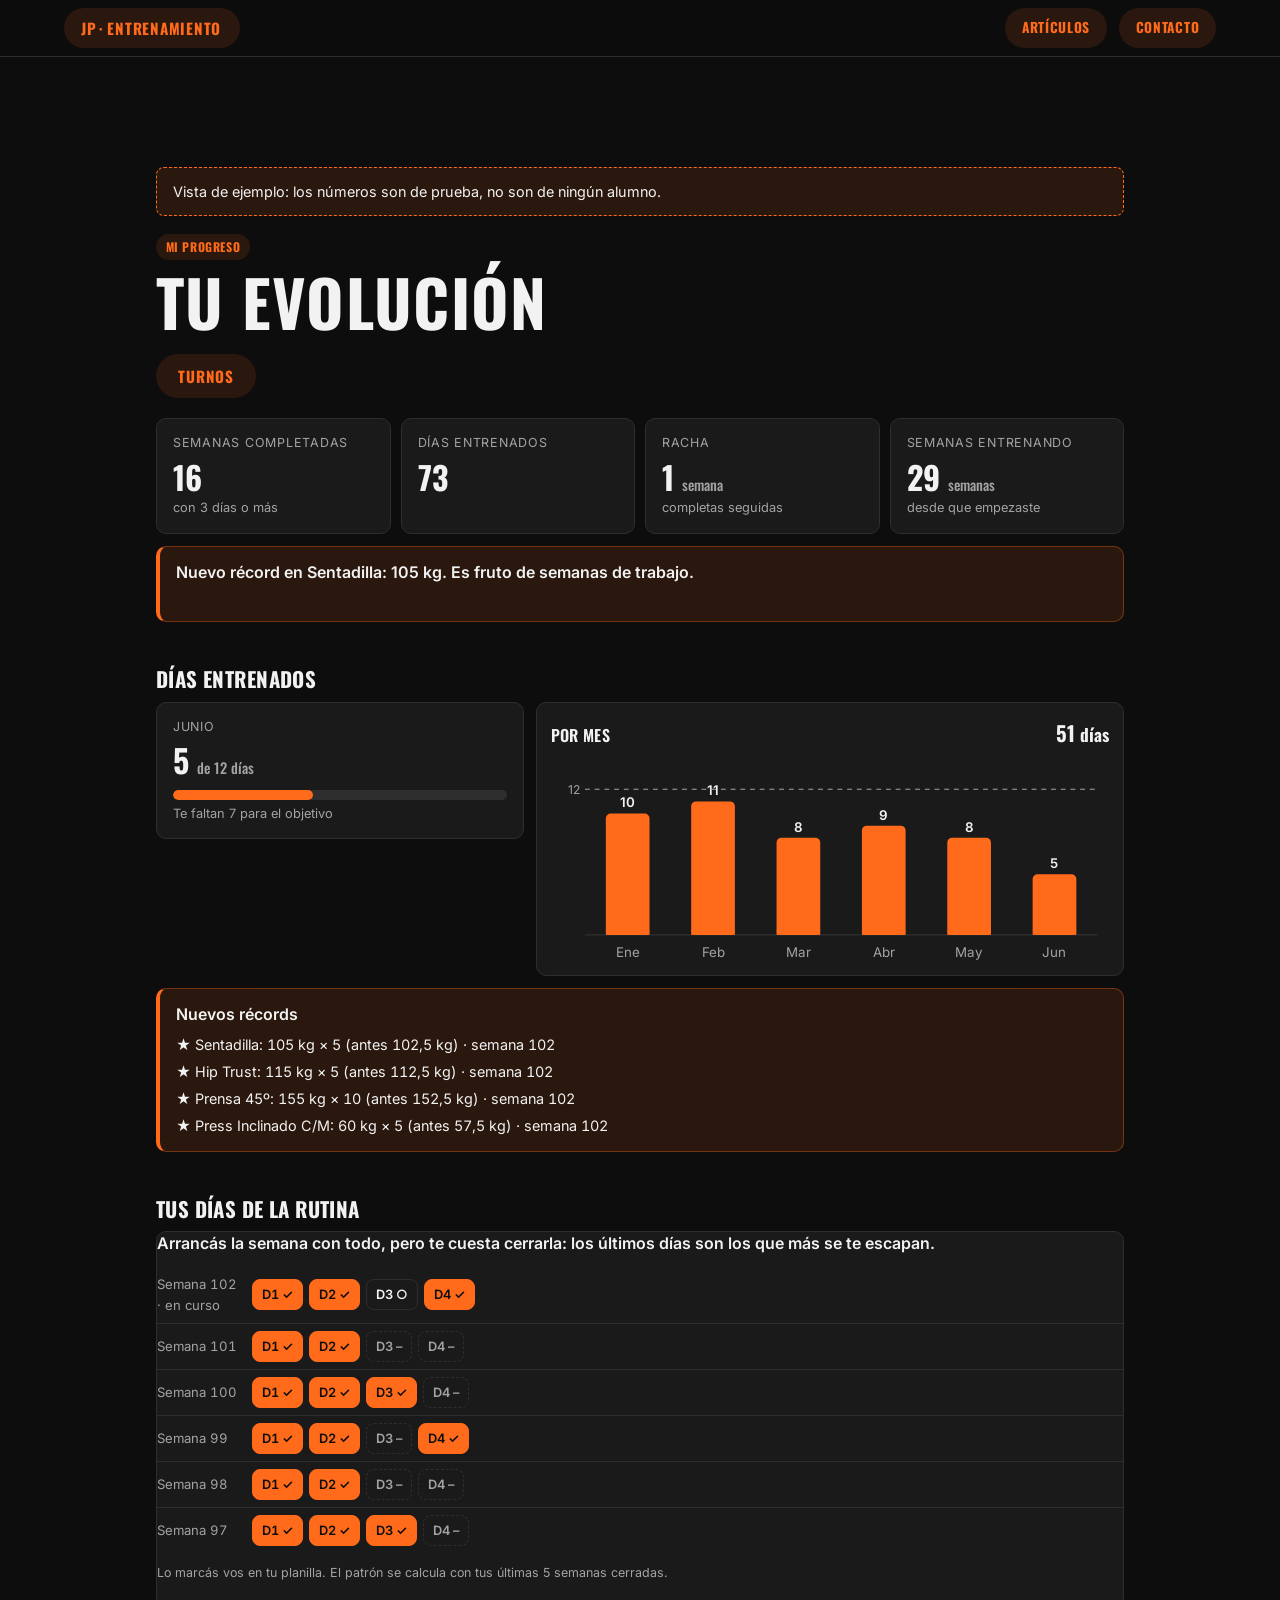
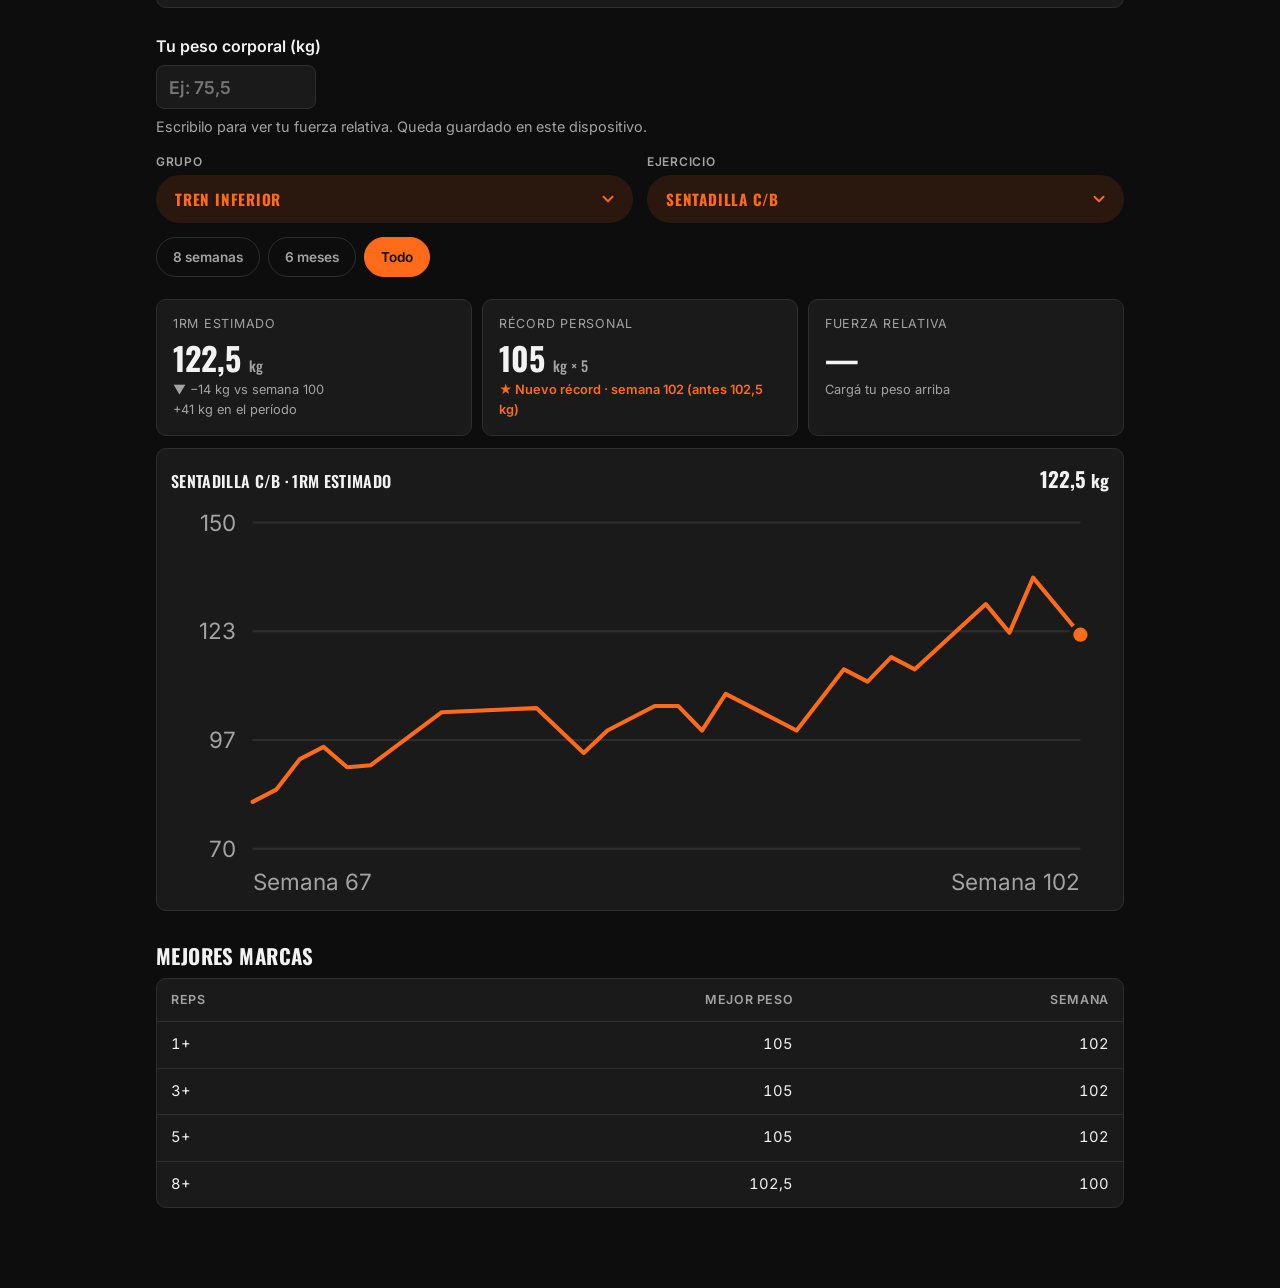
==== progreso.html @ 72b6ce69 "Aviso de récords: vuelve a aparecer y pasa debajo de los gráficos de días entrenados - nuevoRecord d" ====
<!DOCTYPE html>
<html lang="es">
<head>
  <meta charset="UTF-8">
  <meta name="viewport" content="width=device-width, initial-scale=1, viewport-fit=cover">
  <meta name="theme-color" content="#0d0d0d">
  <meta name="color-scheme" content="dark">
  <meta name="robots" content="noindex, nofollow">
  <meta name="referrer" content="no-referrer">
  <link rel="icon" href="favicon.svg" type="image/svg+xml">
  <link rel="icon" type="image/png" sizes="192x192" href="iconos/icono-192.png">
  <link rel="apple-touch-icon" sizes="180x180" href="https://juanpablogomezesc-glitch.github.io/P-gina-web-/iconos/apple-touch-icon.png">
  <meta name="apple-mobile-web-app-title" content="Mi progreso">
  <title>Mi progreso · Juan Pablo Gómez</title>
  <link rel="preconnect" href="https://script.google.com">
  <link rel="preconnect" href="https://script.googleusercontent.com" crossorigin>
  <link rel="preconnect" href="https://fonts.googleapis.com">
  <link rel="preconnect" href="https://fonts.gstatic.com" crossorigin>
  <!-- Las fuentes no frenan la página: se cargan en paralelo y se aplican cuando llegan -->
  <link href="https://fonts.googleapis.com/css2?family=Inter:wght@400;600;700&family=Oswald:wght@500;600;700&display=swap" rel="stylesheet" media="print" onload="this.media='all'">
  <noscript><link href="https://fonts.googleapis.com/css2?family=Inter:wght@400;600;700&family=Oswald:wght@500;600;700&display=swap" rel="stylesheet"></noscript>
  <link rel="stylesheet" href="styles.css?v=90e35148">
  <link rel="stylesheet" href="progreso/progreso.css?v=3ba146bf">
</head>
<body>
  <a class="saltar" href="#contenido">Saltar al contenido</a>
  <header class="nav">
    <a href="index.html" class="logo">JP<span>·</span><span class="logo-largo">Entrenamiento</span></a>
    <nav>
      <a href="index.html#articulos" class="nav-cta">Artículos</a>
      <a href="index.html#contacto" class="nav-cta">Contacto</a>
    </nav>
  </header>

  <main id="contenido" class="progreso">
    <p class="aviso-prueba" id="aviso-demo">Vista de ejemplo: los números son de prueba, no son de ningún alumno.</p>
    <span class="etiqueta">Mi progreso</span>
    <h1 id="titulo">Tu evolución</h1>
    <p class="nota" id="estado-carga" role="status" hidden></p>
    <div class="pr-estado" id="pr-estado" hidden>
      <span id="actualizado" aria-live="polite"></span>
      <button type="button" id="btn-actualizar">Actualizar</button>
    </div>

    <div class="pr-acciones" id="pr-acciones">
      <a class="pastilla" id="btn-rutina" href="#" target="_blank" rel="noopener noreferrer" hidden>Mi rutina</a>
      <a class="pastilla" href="turnos.html">Turnos</a>
    </div>

    <section class="pr-resumen" id="pr-resumen" aria-label="Resumen"></section>
    <section class="pr-mensaje" id="pr-mensaje" aria-live="polite" hidden></section>

    <h2>Días entrenados</h2>
    <section id="dias-entrenados" class="pr-dias"></section>

    <section class="pr-records" id="pr-records" aria-label="Récords recientes" aria-live="polite" hidden></section>

    <h2 id="h-dias-semana" hidden>Tus días de la rutina</h2>
    <section id="dias-semana" class="pr-semana-dias" aria-live="polite" hidden></section>

    <div class="pr-controles">
      <div class="campo-peso">
        <label for="peso">Tu peso corporal (kg)</label>
        <input id="peso" type="text" inputmode="decimal" maxlength="6" placeholder="Ej: 75,5" autocomplete="off">
        <p class="nota" id="peso-nota">Escribilo para ver tu fuerza relativa. Queda guardado en este dispositivo.</p>
      </div>
      <div class="selector-ejercicio" id="selector-ejercicio" hidden>
        <div class="selectores">
          <label>Grupo <select id="sel-grupo"></select></label>
          <label>Ejercicio <select id="sel-ejercicio"></select></label>
        </div>
      </div>
    </div>

    <div class="filtros" role="group" aria-label="Período">
      <button type="button" data-semanas="8" aria-pressed="false">8 semanas</button>
      <button type="button" data-semanas="26" aria-pressed="false">6 meses</button>
      <button type="button" data-semanas="0" aria-pressed="true">Todo</button>
    </div>

    <section id="detalle" aria-live="polite"></section>

    <div class="tooltip" id="tooltip" role="tooltip" hidden></div>
  </main>

  <script src="progreso/calculos.js?v=98c5e4dd"></script>
  <script src="progreso/progreso.js?v=10439769"></script>
</body>
</html>
---- styles.css ----
/* Paleta: negro, grises y naranja */
:root {
  --fondo: #0d0d0d;
  --texto: #f2f2f2;
  --suave: #a3a3a3;
  --acento: #ff6b1a;
  --acento-suave: rgba(255, 107, 26, 0.12);
  --tarjeta: #1a1a1a;
  --borde: #2e2e2e;
  --fuente-titulos: "Oswald", "Arial Narrow", sans-serif;
  --fuente-texto: "Inter", system-ui, -apple-system, "Segoe UI", Roboto, sans-serif;
  --ease-out: cubic-bezier(0.23, 1, 0.32, 1);
  color-scheme: dark;
}

* { box-sizing: border-box; margin: 0; padding: 0; }

h1, h2, h3, .logo, .etiqueta, .boton {
  font-family: var(--fuente-titulos);
  text-transform: uppercase;
  letter-spacing: 0.02em;
}
h1, h2 { font-weight: 700; }
h1, h2, h3 { text-wrap: balance; }
p, li, figcaption { text-wrap: pretty; }
h3 { font-weight: 600; }

html {
  scroll-behavior: smooth;
  scroll-padding-top: 5rem; /* el menú fijo no tapa los títulos al saltar a una sección */
  -webkit-tap-highlight-color: transparent;
  -webkit-text-size-adjust: 100%;
}

body {
  font-family: var(--fuente-texto);
  background: var(--fondo);
  color: var(--texto);
  line-height: 1.6;
}

.nav {
  -webkit-backdrop-filter: blur(8px);
  backdrop-filter: blur(8px);
  position: sticky;
  top: 0;
  display: flex;
  justify-content: space-between;
  align-items: center;
  padding: calc(0.5rem + env(safe-area-inset-top)) max(clamp(1rem, 5vw, 4rem), env(safe-area-inset-right)) 0.5rem max(clamp(1rem, 5vw, 4rem), env(safe-area-inset-left));
  background: rgba(13, 13, 13, 0.9);
  border-bottom: 1px solid var(--borde);
  z-index: 10;
}

.logo { font-weight: 800; font-size: 1.15rem; color: var(--texto); text-decoration: none; }
.logo span { color: var(--acento); margin: 0 0.15rem; }

.nav nav { display: flex; gap: 0.75rem; }
.nav nav a { color: var(--suave); text-decoration: none; font-size: 0.95rem; white-space: nowrap; padding: 0.7rem 0.45rem; transition: color 160ms var(--ease-out); }
.logo { padding: 0.5rem 0; }

main { max-width: 960px; margin: 0 auto; padding: 0 max(clamp(1rem, 5vw, 2rem), env(safe-area-inset-right)) 0 max(clamp(1rem, 5vw, 2rem), env(safe-area-inset-left)); }

section { padding: clamp(3rem, 8vw, 5rem) 0; }

.saludo { color: var(--acento); font-weight: 600; }
h1 em { font-style: normal; color: var(--acento); }
h1 { font-size: clamp(2.2rem, 7vw, 4rem); line-height: 1.1; margin: 0.5rem 0 1rem; }
.lema { color: var(--suave); font-size: 1.2rem; max-width: 36rem; margin-bottom: 2rem; }

h2 { font-size: 2rem; margin-bottom: 1.5rem; }
section > p { color: var(--suave); max-width: 40rem; margin-bottom: 1.5rem; }

.boton {
  display: inline-block;
  align-self: flex-start;
  padding: 0.75rem 1.5rem;
  background: var(--acento);
  color: #0d0d0d;
  border-radius: 6px;
  text-decoration: none;
  font-weight: 600;
  transition: transform 160ms var(--ease-out), background-color 160ms var(--ease-out);
}

.tarjetas { display: grid; grid-template-columns: repeat(auto-fit, minmax(240px, 1fr)); gap: 1.25rem; }
.tarjeta {
  background: var(--tarjeta);
  border: 1px solid var(--borde);
  border-radius: 12px;
  padding: 1.5rem;
}
a.tarjeta { color: inherit; text-decoration: none; transition: border-color 160ms var(--ease-out), transform 160ms var(--ease-out); }
.tarjeta.proximamente { background: transparent; border-style: dashed; align-self: start; }
.tarjeta.proximamente h3 { color: var(--suave); }
.tarjeta h3 { margin: 0.75rem 0 0.5rem; }
.leer { display: inline-block; margin-top: 1rem; color: var(--acento); font-weight: 600; }

.etiqueta {
  display: inline-block;
  font-size: 0.75rem;
  font-weight: 700;
  text-transform: uppercase;
  letter-spacing: 0.05em;
  color: var(--acento);
  background: var(--acento-suave);
  padding: 0.2rem 0.6rem;
  border-radius: 999px;
}

/* Artículos */
.articulo { max-width: 42rem; margin: 0 auto; padding: 3rem 0 4rem; }
.articulo .volver { display: block; color: var(--suave); text-decoration: none; margin-bottom: 2rem; font-size: 0.95rem; }
.articulo .volver { padding: 0.5rem 0; }
.articulo h1 { font-size: clamp(2rem, 6vw, 3rem); }
.articulo .bajada { font-size: 1.2rem; color: var(--suave); margin-bottom: 2rem; }
.articulo h2 { font-size: 1.5rem; margin: 2.5rem 0 1rem; }
.articulo h3 { font-size: 1.05rem; margin-bottom: 0.25rem; }
.articulo p, .articulo li { font-size: 1.05rem; }
.articulo p { margin-bottom: 1rem; }
.articulo ul, .articulo ol { padding-left: 1.25rem; margin-bottom: 1rem; }
.articulo li { margin-bottom: 0.5rem; }

.resumen {
  background: var(--acento-suave);
  border-left: 4px solid var(--acento);
  border-radius: 8px;
  padding: 1.25rem 1.5rem;
  margin: 1.5rem 0;
}
.resumen strong { display: block; margin-bottom: 0.5rem; }
.resumen ul { margin-bottom: 0; }

.pasos li::marker { color: var(--acento); font-weight: 700; }

.errores { display: grid; gap: 1rem; }
.errores > div { background: var(--tarjeta); border: 1px solid var(--borde); border-radius: 10px; padding: 1rem 1.25rem; }
.errores p { margin: 0; color: var(--suave); }

details { border-bottom: 1px solid var(--borde); padding: 0.9rem 0; }
details summary { cursor: pointer; font-weight: 600; }
details p { margin: 0.75rem 0 0; color: var(--suave); }

.cierre { margin-top: 2.5rem; padding-top: 1.5rem; border-top: 1px solid var(--borde); font-weight: 600; }
.tarjeta p { color: var(--suave); }

footer { text-align: center; padding: 2rem 1rem calc(2rem + env(safe-area-inset-bottom)); color: var(--suave); border-top: 1px solid var(--borde); font-size: 0.9rem; }

@media (max-width: 480px) {
  .nav nav { gap: 0.25rem; }
  .nav nav a { font-size: 0.85rem; padding: 0.7rem 0.4rem; }
  .logo { font-size: 1rem; }
}

.cita { font-size: 0.7em; vertical-align: super; margin-left: 0.1em; padding: 0 0.2em; color: var(--acento); text-decoration: none; font-weight: 700; }

.bibliografia { margin-top: 3rem; padding: 0; }
.bibliografia h2 { margin-top: 0; font-size: 1.2rem; }
.bibliografia li { font-size: 0.9rem; color: var(--suave); }
.bibliografia li:target { color: var(--texto); }

/* Fotos */
figure { margin: 0; }
figure img { display: block; width: 100%; height: auto; object-fit: cover; border-radius: 12px; border: 1px solid var(--borde); }


.foto-articulo { margin: 0 0 2rem; }
.foto-articulo img { aspect-ratio: 4 / 5; max-height: 640px; }
.foto-articulo figcaption { font-size: 0.85rem; color: var(--suave); margin-top: 0.6rem; }


.fotos-dobles { display: grid; grid-template-columns: 1fr 1fr; gap: 1rem; margin: 1.5rem 0 2rem; }
.fotos-dobles img { aspect-ratio: 3 / 4; }
.fotos-dobles figcaption, .foto-chica figcaption { font-size: 0.8rem; color: var(--suave); margin-top: 0.5rem; line-height: 1.4; }
.foto-chica { max-width: 320px; margin: 1.5rem auto 2rem; }
.foto-chica img { aspect-ratio: 3 / 4; }

/* Turnos */
.turnos { max-width: 46rem; padding-top: 3rem; padding-bottom: 4rem; }
.turnos h1 { font-size: clamp(2rem, 6vw, 3rem); margin: 0.75rem 0 0.75rem; }
.turnos .bajada { color: var(--suave); margin-bottom: 2rem; }
.aviso-prueba { background: var(--acento-suave); border: 1px dashed var(--acento); color: var(--texto); border-radius: 8px; padding: 0.75rem 1rem; font-size: 0.9rem; }
.estado { color: var(--suave); padding: 1rem 0; }
.estado.error, .error { color: #ff8a80; }
.dias { display: grid; gap: 1.75rem; }
.dia h2 { font-size: 1.2rem; margin-bottom: 0.75rem; }
.horarios { display: grid; grid-template-columns: repeat(auto-fill, minmax(140px, 1fr)); gap: 0.75rem; }
.horario {
  display: flex; flex-direction: column; align-items: flex-start; gap: 0.15rem;
  background: var(--tarjeta); border: 1px solid var(--borde); border-radius: 10px;
  padding: 0.85rem 1rem; color: var(--texto); cursor: pointer; font: inherit; text-align: left;
  transition: border-color 160ms var(--ease-out), transform 160ms var(--ease-out);
}
.horario strong { font-family: var(--fuente-titulos); font-size: 1.4rem; letter-spacing: 0.02em; font-variant-numeric: tabular-nums; }
.horario span { font-size: 0.8rem; color: var(--suave); }
.formulario, .resultado { background: var(--tarjeta); border: 1px solid var(--borde); border-radius: 12px; padding: 1.5rem; display: grid; gap: 0.5rem; }
.formulario h2, .resultado h2 { font-size: 1.3rem; margin: 0; }
.turno-elegido { color: var(--acento); font-weight: 700; margin-bottom: 0.75rem; font-variant-numeric: tabular-nums; }
.formulario label { font-size: 0.85rem; color: var(--suave); margin-top: 0.5rem; display: block; }
.formulario input, .formulario select {
  width: 100%; padding: 0.75rem 0.9rem; margin-top: 0.3rem; font: inherit; font-size: 16px; color: var(--texto);
  background: var(--fondo); border: 1px solid var(--borde); border-radius: 8px;
}
.formulario input:focus, .formulario select:focus { outline: 2px solid var(--acento); outline-offset: 1px; }
.campos-dobles { display: grid; grid-template-columns: 1fr 1fr; gap: 0.75rem; }
.trampa { position: absolute; left: -9999px; width: 1px; height: 1px; overflow: hidden; }
.acciones { display: flex; flex-wrap: wrap; gap: 0.75rem; margin-top: 1rem; align-items: center; }
.boton { border: 0; cursor: pointer; font-size: 1rem; }
.boton:disabled { opacity: 0.6; cursor: wait; transform: none; }
.boton-secundario { background: none; border: 1px solid var(--borde); color: var(--texto); border-radius: 6px; padding: 0.7rem 1.2rem; font: inherit; cursor: pointer; text-decoration: none; transition: transform 160ms var(--ease-out), border-color 160ms var(--ease-out); }

.resultado p { color: var(--suave); }
.nav nav a[aria-current="page"] { color: var(--acento); }
@media (max-width: 480px) { .campos-dobles { grid-template-columns: 1fr; } }
[hidden] { display: none !important; }
@media (max-width: 480px) {
  .nav { gap: 0.75rem; }
}

/* ───────── Pulido: interacción, celular y accesibilidad ───────── */

/* Foco visible para quien navega con teclado */
:focus-visible { outline: 2px solid var(--acento); outline-offset: 3px; border-radius: 4px; }
.formulario input:focus-visible, .formulario select:focus-visible { outline-offset: 1px; border-radius: 8px; }

/* Enlace para saltar el menú */
.saltar { position: absolute; left: -9999px; top: 0.5rem; z-index: 30; background: var(--acento); color: #0d0d0d; padding: 0.6rem 1rem; border-radius: 6px; font-weight: 700; text-decoration: none; }
.saltar:focus { left: 0.75rem; }
.solo-lectores { position: absolute; width: 1px; height: 1px; overflow: hidden; clip-path: inset(50%); white-space: nowrap; }

/* Táctil: sin demora al tocar y sin seleccionar el texto de los botones */
a, button, summary, label, select { touch-action: manipulation; }
.boton, .boton-secundario, .horario { -webkit-user-select: none; user-select: none; -webkit-touch-callout: none; }

/* Hover solo con mouse: en el celular se quedaba "pegado" después de tocar */
@media (hover: hover) and (pointer: fine) {
  .nav nav a:hover { color: var(--texto); }
  .boton:hover { transform: translateY(-2px); background-color: #ff8540; }
  .boton-secundario:hover { border-color: var(--suave); }
  a.tarjeta:hover { border-color: var(--acento); transform: translateY(-3px); }
  .horario:hover { border-color: var(--acento); transform: translateY(-2px); }
  .articulo .volver:hover { color: var(--acento); }
  .cita:hover { text-decoration: underline; }
}
.horario:focus-visible { border-color: var(--acento); }

/* Respuesta inmediata al apretar (va después del hover para ganarle) */
.boton:active, .boton-secundario:active, .horario:active { transform: scale(0.97); }
a.tarjeta:active { transform: scale(0.99); }
.boton:disabled { transform: none; }

/* Entradas suaves: los días del turnero aparecen en cascada y los paneles se despliegan */
@keyframes entrar { from { opacity: 0; transform: translateY(8px); } }
.dia { animation: entrar 300ms var(--ease-out) backwards; animation-delay: calc(var(--i, 0) * 50ms); }
.formulario, .resultado { transition: opacity 220ms var(--ease-out), transform 220ms var(--ease-out); }
@starting-style {
  .formulario:not([hidden]), .resultado:not([hidden]) { opacity: 0; transform: translateY(8px); }
}

/* Esqueleto mientras cargan los horarios */
@keyframes latido { 50% { opacity: 0.45; } }
.esqueleto { display: grid; gap: 1.75rem; }
.esqueleto-dia { display: grid; gap: 0.75rem; }
.esqueleto-titulo { height: 1.4rem; width: 11rem; border-radius: 6px; background: var(--tarjeta); }
.esqueleto-fila { display: grid; grid-template-columns: repeat(auto-fill, minmax(140px, 1fr)); gap: 0.75rem; }
.esqueleto-fila span { height: 4.4rem; border-radius: 10px; background: var(--tarjeta); border: 1px solid var(--borde); }
.esqueleto-titulo, .esqueleto-fila span { animation: latido 1.3s ease-in-out infinite; }

/* Menos movimiento para quien lo pide: quedan los fundidos, se van los desplazamientos */
@media (prefers-reduced-motion: reduce) {
  html { scroll-behavior: auto; }
  .boton:hover, a.tarjeta:hover, .horario:hover { transform: none; }
  .boton:active, .boton-secundario:active, .horario:active, a.tarjeta:active { transform: none; }
  @keyframes entrar { from { opacity: 0; } }
  @starting-style { .formulario:not([hidden]), .resultado:not([hidden]) { opacity: 0; transform: none; } }
  .esqueleto-titulo, .esqueleto-fila span { animation: none; }
}

/* ───────── Portada dinámica ───────── */
main.inicio { max-width: none; padding: 0; overflow-x: clip; }
.contenedor { max-width: 1100px; margin: 0 auto; padding: 0 max(clamp(1rem, 5vw, 2rem), env(safe-area-inset-right)) 0 max(clamp(1rem, 5vw, 2rem), env(safe-area-inset-left)); }
.inicio section > p { max-width: 40rem; }

/* Menú: el logo largo se acorta en pantallas chicas y "Turnos" es el botón principal */
.nav nav a.nav-cta { background: var(--acento); color: #0d0d0d; border-radius: 6px; padding: 0.55rem 0.9rem; margin-left: 0.4rem; font-weight: 700; transition: transform 160ms var(--ease-out), background-color 160ms var(--ease-out); }
.nav nav a.nav-cta[aria-current="page"] { color: #0d0d0d; }
.nav nav a.nav-cta:active { transform: scale(0.96); }
@media (hover: hover) and (pointer: fine) { .nav nav a.nav-cta:hover { background: #ff8540; color: #0d0d0d; } }
@media (max-width: 480px) { .logo-largo, .logo span:nth-of-type(1) { display: none; } }

/* Portada */
.hero { padding: clamp(1.75rem, 4vw, 3rem) 0 clamp(3rem, 7vw, 5rem); overflow-x: clip; }
.hero-grid { display: grid; grid-template-columns: 1.15fr 0.85fr; gap: clamp(2rem, 5vw, 4rem); align-items: center; }
.hero-texto { display: flex; flex-direction: column; align-items: flex-start; }
.titular { font-size: clamp(2.8rem, 10.5vw, 4.8rem); line-height: 1.12; letter-spacing: -0.01em; margin: 0.6rem 0 1.25rem; } /* 1.12: los acentos de Á y É no tocan la línea de arriba */
.titular .linea { display: block; overflow: hidden; padding: 0.14em 0 0.06em; margin: -0.14em 0 -0.06em; }
.titular .linea > span { display: inline-block; animation: subir 800ms var(--ease-out) backwards; animation-delay: calc(var(--n, 0) * 90ms + 120ms); }
.titular .contorno { color: transparent; -webkit-text-stroke: clamp(1.5px, 0.25vw, 3px) var(--texto); }
.titular em { font-style: normal; color: var(--acento); }
@keyframes subir { from { transform: translateY(105%); } }

.hero-foto { position: relative; isolation: isolate; }
.hero-foto::before { content: ""; position: absolute; inset: 0.8rem -0.8rem -0.8rem 0.8rem; border: 2px solid var(--acento); border-radius: 18px; z-index: -1; }
.hero-foto .marco { position: relative; overflow: hidden; border-radius: 16px; aspect-ratio: 3 / 4; background: var(--tarjeta); animation: revelar-foto 900ms var(--ease-out) 200ms backwards; }
.hero-foto img { position: absolute; inset: -5% 0; width: 100%; height: 110%; object-fit: cover; object-position: center 30%; border: 0; border-radius: 0; }
@keyframes revelar-foto { from { clip-path: inset(0 0 100% 0); } }
/* La foto se mueve un poco más lento que la página (solo donde el navegador lo permite) */
@supports (animation-timeline: scroll()) {
  .hero-foto img { animation: deslizar linear both; animation-timeline: scroll(root block); animation-range: 0 100vh; }
  @keyframes deslizar { from { transform: translateY(-3%); } to { transform: translateY(4%); } }
}


/* Cómo trabajo */
.trabajo { list-style: none; display: grid; grid-template-columns: repeat(3, 1fr); gap: clamp(1.5rem, 4vw, 3rem); padding: 0; margin: 0; }
.trabajo li { position: relative; padding-top: 1.25rem; border-top: 2px solid var(--borde); }
.trabajo li::before { content: ""; position: absolute; top: -2px; left: 0; width: 100%; height: 2px; background: var(--acento); transform: scaleX(0); transform-origin: left; transition: transform 900ms var(--ease-out) 250ms; }
.js .trabajo li.visto::before, html:not(.js) .trabajo li::before { transform: scaleX(1); }
.numero { display: block; font-family: var(--fuente-titulos); font-weight: 700; font-size: clamp(4rem, 9vw, 6.5rem); line-height: 1; color: transparent; -webkit-text-stroke: 2px var(--acento); font-variant-numeric: tabular-nums; margin-bottom: 0.5rem; }
.trabajo h3 { font-size: 1.3rem; margin-bottom: 0.5rem; }
.trabajo p { color: var(--suave); }

/* Galería deslizable */
.galeria { padding-inline: 0; overflow: hidden; }
.galeria-cabecera { display: flex; justify-content: space-between; align-items: flex-end; margin-bottom: 1.5rem; }
.galeria h2 { margin-bottom: 0; }
.flechas { display: flex; gap: 0.5rem; }
.flecha { width: 2.75rem; height: 2.75rem; border-radius: 50%; border: 1px solid var(--borde); background: var(--tarjeta); color: var(--texto); font-size: 1.1rem; cursor: pointer; transition: transform 160ms var(--ease-out), border-color 160ms var(--ease-out); }
.flecha:active { transform: scale(0.94); }
@media (hover: hover) and (pointer: fine) { .flecha:hover { border-color: var(--acento); } }
@media (hover: none) { .flechas { display: none; } }
.carrusel { --lateral: calc((100% - 1100px) / 2 + clamp(1rem, 5vw, 2rem)); display: flex; gap: 1rem; overflow-x: auto; scroll-snap-type: x mandatory; scroll-padding-inline: max(1rem, var(--lateral)); padding: 0.25rem max(1rem, var(--lateral)) 1.5rem; overscroll-behavior-x: contain; scrollbar-width: thin; scrollbar-color: var(--borde) transparent; }
.carrusel figure { position: relative; flex: 0 0 min(72vw, 300px); scroll-snap-align: start; overflow: hidden; border-radius: 14px; background: var(--tarjeta); }
.carrusel img { display: block; width: 100%; aspect-ratio: 3 / 4; object-fit: cover; border: 0; border-radius: 0; transition: transform 500ms var(--ease-out); }
.carrusel figcaption { position: absolute; inset: auto 0 0 0; padding: 3rem 1rem 0.9rem; background: linear-gradient(transparent, rgba(0, 0, 0, 0.85)); font-family: var(--fuente-titulos); text-transform: uppercase; letter-spacing: 0.03em; font-size: 1rem; line-height: 1.25; }
@media (hover: hover) and (pointer: fine) { .carrusel figure:hover img { transform: scale(1.05); } }

/* Artículos con foto */
.tarjeta-articulo { padding: 0; overflow: hidden; display: flex; flex-direction: column; }
.portada { aspect-ratio: 4 / 3; overflow: hidden; }
.portada img { width: 100%; height: 100%; object-fit: cover; object-position: center 25%; display: block; transition: transform 500ms var(--ease-out); }
.tarjeta-texto { padding: 1.25rem 1.5rem 1.5rem; }
@media (hover: hover) and (pointer: fine) { .tarjeta-articulo:hover .portada img { transform: scale(1.05); } }

/* Sobre mí */
.sobre-mi-grid { display: grid; grid-template-columns: 240px 1fr; gap: clamp(1.5rem, 5vw, 3rem); align-items: center; }
.sobre-mi .retrato { width: 240px; height: 240px; object-fit: cover; border-radius: 50%; border: 3px solid var(--acento); }
.sobre-mi p { color: var(--suave); max-width: 40rem; }

/* Reservar */
.reserva { padding-block: clamp(1rem, 3vw, 2rem); }
.reserva-caja { background: var(--acento); color: #0d0d0d; border-radius: 20px; padding: clamp(2rem, 6vw, 4rem); display: grid; gap: 1rem; justify-items: start; }
.reserva-caja h2 { font-size: clamp(2.4rem, 8vw, 5rem); line-height: 0.95; margin: 0; }
.reserva-caja p { color: rgba(13, 13, 13, 0.82); font-size: 1.15rem; max-width: 32rem; margin: 0; }
.boton-negro { background: #0d0d0d; color: var(--acento); margin-top: 0.5rem; }
@media (hover: hover) and (pointer: fine) { .boton.boton-negro:hover { background-color: #232323; } }

/* Aparición al hacer scroll (solo si el script cargó) */
.js .reveal { opacity: 0; }
.js .reveal.visto { opacity: 1; animation: entrar-grande 650ms var(--ease-out) backwards; animation-delay: calc(var(--d, 0) * 90ms); }
@keyframes entrar-grande { from { opacity: 0; transform: translateY(24px); } }

@media (max-width: 720px) {
  .hero-grid { grid-template-columns: 1fr; }
  .hero .lema { font-size: 1.05rem; margin-bottom: 1.25rem; }
  .titular { font-size: clamp(2.8rem, 13vw, 4.4rem); } /* en el celular el título ocupa todo el ancho, sin hueco a la derecha */
  .hero-texto { align-items: stretch; }
  .hero .acciones .boton { display: block; width: 100%; text-align: center; }
  .hero-foto .marco { aspect-ratio: 4 / 3; }
  .hero-foto img { object-position: center 35%; }
  .trabajo { grid-template-columns: 1fr; gap: 1.75rem; }
  .trabajo li { display: grid; grid-template-columns: auto 1fr; column-gap: 1.25rem; align-items: start; }
  .trabajo .numero { grid-row: span 2; font-size: 4rem; margin: 0; }
  .trabajo h3 { margin: 0 0 0.35rem; }
  .sobre-mi-grid { grid-template-columns: 1fr; }
  .sobre-mi .retrato { width: 210px; height: 210px; }
}

/* Menos movimiento: se quedan los fundidos y se van los desplazamientos */
@media (prefers-reduced-motion: reduce) {
  .titular .linea > span, .hero-foto .marco, .hero-foto img { animation: none; }
  @keyframes entrar-grande { from { opacity: 0; } }
  .trabajo li::before { transition: none; }
  .carrusel img, .portada img { transition: none; }
}

/* Menú de arriba: solo Artículos y Contacto, los dos en naranja */
.nav nav a.nav-cta { font-family: var(--fuente-titulos); text-transform: uppercase; letter-spacing: 0.03em; font-weight: 600; font-size: 0.95rem; }
@media (max-width: 480px) { .nav nav { gap: 0.4rem; } .nav nav a.nav-cta { margin-left: 0; padding: 0.55rem 0.7rem; font-size: 0.85rem; } }
#contacto p + p { margin-top: 0.75rem; }

/* Encabezado de sección igual al del dashboard: etiqueta naranja arriba y título grande */
h2.titulo-grande { font-size: clamp(2.2rem, 7vw, 4rem); line-height: 1.1; margin: 0.5rem 0 1.5rem; }

/* Menú de arriba y botones del dashboard con el diseño de la etiqueta "MI PROGRESO":
   letras naranjas sobre fondo naranja suave, en forma de píldora. */
.nav nav a.nav-cta, .pastilla {
  display: inline-flex; align-items: center; justify-content: center;
  min-height: 40px; padding: 0.4rem 1.05rem; margin-left: 0;
  font-family: var(--fuente-titulos); font-weight: 700; font-size: 0.85rem;
  text-transform: uppercase; letter-spacing: 0.05em; text-decoration: none; white-space: nowrap;
  color: var(--acento); background: var(--acento-suave); border: 0; border-radius: 999px;
  cursor: pointer; transition: transform 160ms var(--ease-out), background-color 160ms var(--ease-out), color 160ms var(--ease-out);
}
.nav nav a.nav-cta[aria-current="page"] { color: var(--acento); }
.nav nav a.nav-cta:active, .pastilla:active { transform: scale(0.96); }
.nav nav a.nav-cta:focus-visible, .pastilla:focus-visible { outline: 2px solid var(--acento); outline-offset: 2px; }
@media (hover: hover) and (pointer: fine) { .nav nav a.nav-cta:hover, .pastilla:hover { background: rgba(255, 107, 26, 0.24); color: #ff8540; } }
@media (prefers-reduced-motion: reduce) { .nav nav a.nav-cta:active, .pastilla:active { transform: none; } }
.pastilla { font-size: 0.95rem; padding: 0.5rem 1.4rem; min-height: 44px; }
@media (max-width: 480px) { .nav nav { gap: 0.4rem; } .nav nav a.nav-cta { padding: 0.4rem 0.8rem; font-size: 0.8rem; } }

/* Logo JP con el mismo diseño de la etiqueta Mi progreso (píldora naranja suave) */
.nav .logo {
  display: inline-flex; align-items: center; min-height: 40px; padding: 0.4rem 1.05rem;
  font-family: var(--fuente-titulos); font-weight: 700; font-size: 0.95rem;
  text-transform: uppercase; letter-spacing: 0.05em;
  color: var(--acento); background: var(--acento-suave); border-radius: 999px;
  transition: transform 160ms var(--ease-out), background-color 160ms var(--ease-out);
}
.nav .logo:active { transform: scale(0.96); }
@media (hover: hover) and (pointer: fine) { .nav .logo:hover { background: rgba(255, 107, 26, 0.24); } }
@media (prefers-reduced-motion: reduce) { .nav .logo:active { transform: none; } }

/* Contacto: botones con el diseño de la etiqueta Mi progreso, con ícono */
.contacto-botones { display: grid; grid-template-columns: repeat(auto-fit, minmax(150px, 1fr)); gap: 0.75rem; margin-top: 1.5rem; max-width: 34rem; }
.contacto-botones .pastilla { gap: 0.6rem; }
.contacto-botones svg { width: 20px; height: 20px; flex: none; fill: none; stroke: currentColor; stroke-width: 1.8; stroke-linecap: round; stroke-linejoin: round; }
.contacto-botones svg .relleno { fill: currentColor; stroke: none; }
.contacto-botones svg.solido { fill: currentColor; stroke: none; }

/* Sobre mí: tres títulos en fila de etiquetas (no son botones: borde fino, sin naranja de fondo) */
.credenciales { list-style: none; margin: 1.25rem 0 1.5rem; padding: 0; display: flex; flex-wrap: wrap; gap: 0.6rem; }
.credenciales li {
  display: inline-flex; align-items: center; gap: 0.55rem; min-height: 40px; padding: 0.4rem 1rem;
  font-family: var(--fuente-titulos); font-weight: 600; font-size: 0.85rem; letter-spacing: 0.05em; text-transform: uppercase;
  color: var(--texto); border: 1px solid var(--borde); border-radius: 999px;
}
.credenciales li::before { content: ""; width: 8px; height: 8px; border-radius: 50%; background: var(--acento); flex: none; }
@media (max-width: 640px) { .sobre-mi .retrato { justify-self: center; } }

/* Artículos que vienen: una sola franja compacta en vez de una tarjeta vacía por tema */
.proximamente-franja {
  grid-column: 1 / -1; display: flex; flex-wrap: wrap; align-items: center; justify-content: space-between; gap: 0.75rem 1rem;
  padding: 1rem 1.25rem; border: 1px dashed var(--borde); border-radius: 12px;
}
.proximamente-temas { display: flex; flex-wrap: wrap; gap: 0.5rem; }
.proximamente-franja p { margin: 0; font-family: var(--fuente-titulos); font-weight: 700; font-size: 0.95rem; letter-spacing: 0.05em; text-transform: uppercase; color: var(--suave); }

/* Botón "← Mi progreso": para el alumno que llegó desde su dashboard (lo agrega volver.js solo si hay clave guardada) */
.volver-progreso {
  position: fixed; left: max(16px, env(safe-area-inset-left)); bottom: max(16px, env(safe-area-inset-bottom)); z-index: 30;
  display: inline-flex; align-items: center; gap: 0.5rem; min-height: 48px; padding: 0.5rem 1.2rem 0.5rem 0.9rem;
  font-family: var(--fuente-titulos); font-weight: 700; font-size: 0.9rem; letter-spacing: 0.05em; text-transform: uppercase; text-decoration: none;
  color: var(--acento); background: #1c130d; border: 1px solid rgba(255, 107, 26, 0.45); border-radius: 999px;
  box-shadow: 0 6px 20px rgba(0, 0, 0, 0.5); -webkit-tap-highlight-color: transparent;
  transition: transform 160ms var(--ease-out), background-color 160ms var(--ease-out);
}
.volver-progreso svg { width: 20px; height: 20px; fill: none; stroke: currentColor; stroke-width: 2.5; stroke-linecap: round; stroke-linejoin: round; }
.volver-progreso:active { transform: scale(0.96); }
.volver-progreso:focus-visible { outline: 2px solid var(--acento); outline-offset: 3px; }
@media (hover: hover) and (pointer: fine) { .volver-progreso:hover { background: #2a1a10; } }
.con-volver-progreso { padding-bottom: 72px; } /* para que el botón no tape el final de la página */
@media (prefers-reduced-motion: reduce) { .volver-progreso:active { transform: none; } }
@media print { .volver-progreso { display: none; } }
---- progreso/progreso.css ----
.progreso { max-width: 1000px; margin: 0 auto; padding: 110px 16px 80px; }
.progreso h1 { margin: 6px 0 18px; }
.progreso h2 { font-size: 1.3rem; margin: 40px 0 6px; }
.progreso .nota { color: var(--suave); font-size: .9rem; margin-bottom: 14px; max-width: 60ch; }
.progreso .aviso-prueba { margin-bottom: 18px; }
.filtros { display: flex; gap: 8px; flex-wrap: wrap; margin-bottom: 22px; }
.filtros button { font: 600 .85rem var(--fuente-texto); color: var(--suave); background: none; border: 1px solid var(--borde); border-radius: 999px; padding: 9px 16px; min-height: 40px; cursor: pointer; transition: background-color .15s var(--ease-out), color .15s var(--ease-out); }
.filtros button[aria-pressed="true"] { background: var(--acento); border-color: var(--acento); color: #0d0d0d; }
.filtros button:focus-visible, .tabla-caja:focus-visible { outline: 2px solid var(--acento); outline-offset: 2px; }
.pr-resumen { display: grid; grid-template-columns: repeat(auto-fit, minmax(150px, 1fr)); gap: 10px; }
.dato { background: var(--tarjeta); border: 1px solid var(--borde); border-radius: 10px; padding: 14px 16px; }
.dato .rotulo { color: var(--suave); font-size: .78rem; text-transform: uppercase; letter-spacing: .06em; }
.dato .valor { font: 700 2rem/1.1 var(--fuente-titulos); margin-top: 6px; font-variant-numeric: tabular-nums; }
.dato .valor small { font-size: .9rem; color: var(--suave); font-weight: 500; }
.dato .delta { font-size: .8rem; color: var(--suave); margin-top: 4px; }
.dato .delta.sube { color: #7ed48b; }
.pr-graficos { display: grid; grid-template-columns: repeat(auto-fit, minmax(300px, 1fr)); gap: 12px; }
.pr-graficos.una { grid-template-columns: minmax(0, 560px); }
.grafico { background: var(--tarjeta); border: 1px solid var(--borde); border-radius: 10px; padding: 14px 14px 8px; }
.grafico header { display: flex; justify-content: space-between; align-items: baseline; gap: 8px; }
.grafico h3 { font-size: 1rem; }
.grafico .actual { font: 700 1.3rem var(--fuente-titulos); font-variant-numeric: tabular-nums; }
.grafico svg { width: 100%; height: auto; display: block; touch-action: pan-y; }
.grafico .vacio { color: var(--suave); padding: 40px 0; text-align: center; font-size: .9rem; }
.tabla-caja { overflow-x: auto; background: var(--tarjeta); border: 1px solid var(--borde); border-radius: 10px; }
.tabla-caja table { width: 100%; border-collapse: collapse; font-size: .92rem; font-variant-numeric: tabular-nums; }
.tabla-caja th, .tabla-caja td { padding: 11px 14px; text-align: right; white-space: nowrap; border-bottom: 1px solid var(--borde); }
.tabla-caja th:first-child, .tabla-caja td:first-child { text-align: left; }
.tabla-caja th { color: var(--suave); font-weight: 600; font-size: .78rem; text-transform: uppercase; letter-spacing: .05em; }
.tabla-caja tr:last-child td { border-bottom: 0; }
.tabla-caja td small { display: block; color: var(--suave); font-size: .72rem; }
.tooltip { position: fixed; z-index: 20; pointer-events: none; background: #262626; border: 1px solid var(--borde); border-radius: 8px; padding: 8px 10px; font-size: .82rem; box-shadow: 0 6px 20px rgba(0,0,0,.5); }
.tooltip b { font-variant-numeric: tabular-nums; }
.tooltip span { color: var(--suave); display: block; font-size: .75rem; }
.progreso section { padding: 0; margin: 0; max-width: none; }
.pr-controles { margin: 26px 0 14px; display: grid; gap: 16px; }
.campo-peso label { display: block; font-weight: 600; margin-bottom: 6px; }
.campo-peso input { width: 160px; max-width: 100%; font: 600 1.1rem var(--fuente-texto); color: var(--texto); background: var(--tarjeta); border: 1px solid var(--borde); border-radius: 8px; padding: 10px 12px; min-height: 44px; }
.campo-peso input:focus-visible { outline: 2px solid var(--acento); outline-offset: 2px; border-color: var(--acento); }
.campo-peso .nota { margin: 6px 0 0; }
#detalle { margin-top: 18px; }
#detalle h2 { margin-top: 28px; }
.dato .valor small { white-space: nowrap; }
@media (max-width: 480px) {
  .tabla-caja th, .tabla-caja td { padding: 10px 8px; }
  .grafico h3 { font-size: .9rem; }
}

.pr-dias { display: grid; grid-template-columns: minmax(0, 1fr); gap: 12px; margin-top: 12px; }
@media (min-width: 760px) { .pr-dias { grid-template-columns: minmax(0, 1fr) minmax(0, 1.6fr); } }
.progreso-barra { height: 10px; border-radius: 999px; background: #2e2e2e; margin-top: 12px; overflow: hidden; }
.progreso-barra span { display: block; height: 100%; background: var(--acento); border-radius: 999px; }
.pr-dias .vacio { color: var(--suave); }
.pr-dias { align-items: start; }

/* Celular y tablet: sin demora ni destello al tocar, textos largos que no rompen el diseño */
.progreso button, .progreso input { touch-action: manipulation; -webkit-tap-highlight-color: transparent; }
.progreso h1 { overflow-wrap: anywhere; }
.grafico h3, .dato .rotulo { overflow-wrap: anywhere; }
@media (hover: hover) { .filtros button:not([aria-pressed="true"]):hover { color: var(--texto); border-color: #555; } }

/* Mensaje, récords nuevos y "última actualización" */
.progreso .pr-mensaje { margin-top: 12px; padding: 14px 16px; background: var(--acento-suave); border: 1px solid rgba(255, 107, 26, .35); border-left: 4px solid var(--acento); border-radius: 10px; }
.mensaje-texto { font-weight: 600; line-height: 1.4; }
.mensaje-records { list-style: none; margin-top: 8px; display: grid; gap: 4px; color: var(--suave); font-size: .9rem; font-variant-numeric: tabular-nums; }
.mensaje-records li { color: var(--texto); }
.dato .delta.record { color: var(--acento); font-weight: 600; }
.pr-estado { display: flex; align-items: center; gap: 12px; flex-wrap: wrap; margin: -6px 0 16px; color: var(--suave); font-size: .85rem; }
.pr-estado button { font: 600 .82rem var(--fuente-texto); color: var(--texto); background: none; border: 1px solid var(--borde); border-radius: 999px; padding: 8px 14px; min-height: 40px; cursor: pointer; transition: border-color .15s var(--ease-out), opacity .15s var(--ease-out); }
.pr-estado button:disabled { opacity: .55; cursor: default; }
.pr-estado button:focus-visible { outline: 2px solid var(--acento); outline-offset: 2px; }
@media (hover: hover) { .pr-estado button:not(:disabled):hover { border-color: var(--acento); } }
.progreso .mensaje-texto { color: var(--texto); }

/* Acciones: la rutina del alumno y sacar turno (botones con el diseño de la etiqueta, ver .pastilla en styles.css) */
.pr-acciones { display: flex; gap: 10px; flex-wrap: wrap; align-items: center; margin: 4px 0 20px; }
@media (max-width: 480px) { .pr-acciones { display: grid; grid-template-columns: repeat(2, minmax(0, 1fr)); } .pr-acciones .pastilla { padding-left: 0.5rem; padding-right: 0.5rem; } .pr-acciones .pastilla[hidden] + .pastilla { grid-column: 1 / -1; } }

/* Selector de ejercicio: dos listas con el diseño de la etiqueta Mi progreso / Mi rutina (píldora naranja suave) */
.selector-ejercicio { display: grid; gap: 12px; }
.selectores { display: grid; grid-template-columns: repeat(auto-fit, minmax(min(100%, 260px), 1fr)); gap: 14px; }
.selectores label { display: grid; gap: 6px; font: 600 .75rem var(--fuente-texto); letter-spacing: .06em; text-transform: uppercase; color: var(--suave); min-width: 0; }
.selectores select {
  -webkit-appearance: none; appearance: none; width: 100%; min-height: 48px; padding: 0.5rem 2.6rem 0.5rem 1.2rem; border: 0; border-radius: 999px;
  font-family: var(--fuente-titulos); font-weight: 700; font-size: 0.95rem; letter-spacing: 0.05em; text-transform: uppercase; text-overflow: ellipsis;
  color: var(--acento); background-color: var(--acento-suave); cursor: pointer;
  background-image: url("data:image/svg+xml,%3Csvg xmlns='http://www.w3.org/2000/svg' viewBox='0 0 24 24' fill='none' stroke='%23ff6b1a' stroke-width='2.5' stroke-linecap='round' stroke-linejoin='round'%3E%3Cpath d='m6 9 6 6 6-6'/%3E%3C/svg%3E");
  background-repeat: no-repeat; background-position: right 1rem center; background-size: 18px;
  transition: background-color 160ms var(--ease-out), transform 160ms var(--ease-out);
}
.selectores select option { background: var(--tarjeta); color: var(--texto); font-family: var(--fuente-texto); text-transform: none; letter-spacing: 0; font-weight: 500; }
.selectores select:active { transform: scale(0.98); }
.selectores select:focus-visible { outline: 2px solid var(--acento); outline-offset: 2px; }
@media (hover: hover) and (pointer: fine) { .selectores select:hover { background-color: rgba(255, 107, 26, 0.24); } }
@media (prefers-reduced-motion: reduce) { .selectores select:active { transform: none; } }

/* Días de la rutina: una fila por semana, un casillero por día */
.pr-semana-dias { margin-top: 12px; background: var(--tarjeta); border: 1px solid var(--borde); border-radius: 10px; padding: 14px 16px; }
.progreso .pr-semana-dias .dias-mensaje { color: var(--texto); font-weight: 600; line-height: 1.4; margin-bottom: 12px; max-width: none; }
.pr-semana-dias .semana-fila { display: flex; align-items: center; gap: 12px; padding: 7px 0; border-top: 1px solid var(--borde); }
.pr-semana-dias .semana-fila:first-of-type { border-top: 0; }
.pr-semana-dias .semana-nombre { flex: 0 0 5.2rem; color: var(--suave); font-size: .82rem; font-variant-numeric: tabular-nums; }
.pr-semana-dias .semana-dias { display: flex; flex-wrap: wrap; gap: 6px; }
.pr-semana-dias .casillero { min-width: 44px; padding: 7px 9px; border-radius: 8px; border: 1px solid var(--borde); text-align: center; font: 600 .8rem var(--fuente-texto); font-variant-numeric: tabular-nums; color: var(--suave); }
.pr-semana-dias .casillero.hecho { background: var(--acento); border-color: var(--acento); color: #0d0d0d; }
.pr-semana-dias .casillero.falto { border-style: dashed; color: var(--suave); }
.pr-semana-dias .casillero.pendiente { color: var(--texto); }
.pr-semana-dias .leyenda { margin-top: 10px; color: var(--suave); font-size: .78rem; }
.progreso .pr-records { margin-top: 12px; padding: 14px 16px; background: var(--acento-suave); border: 1px solid rgba(255, 107, 26, .35); border-left: 4px solid var(--acento); border-radius: 10px; }
.progreso .pr-records .mensaje-texto { margin-bottom: 8px; }
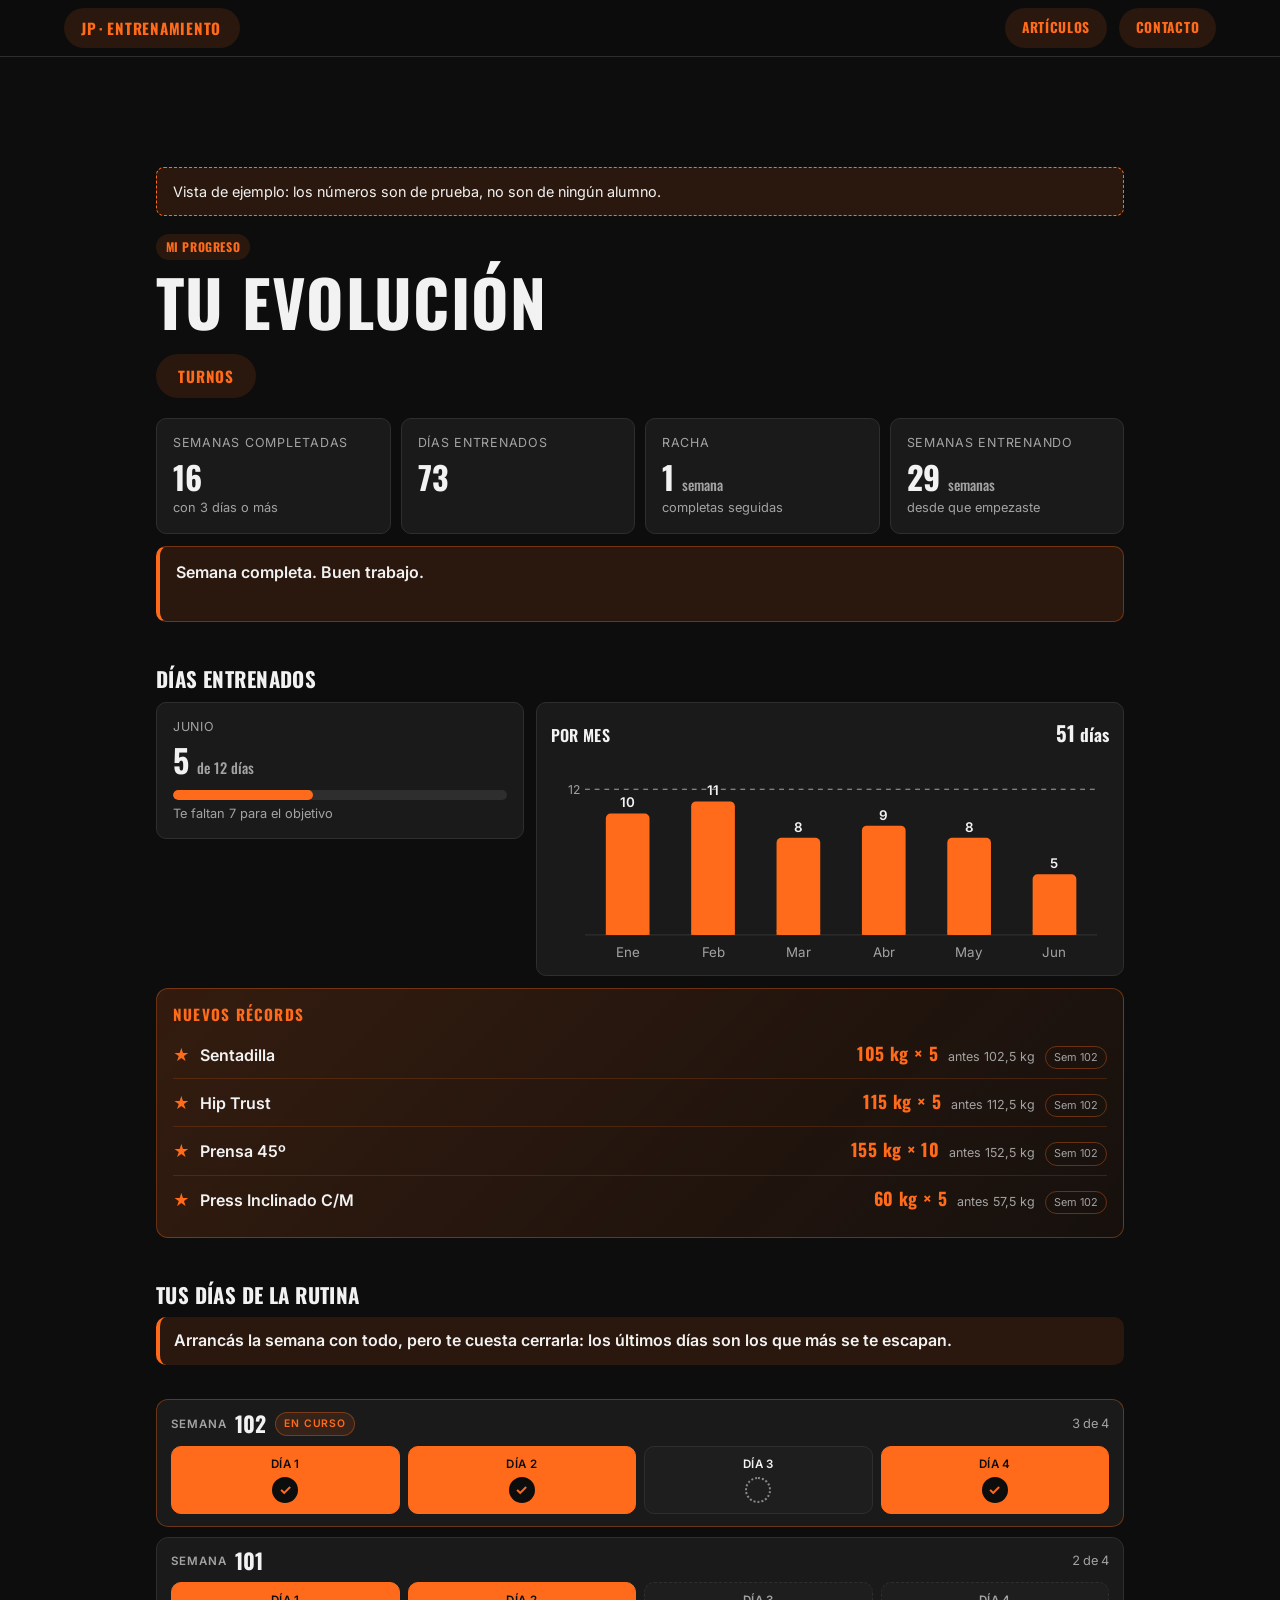
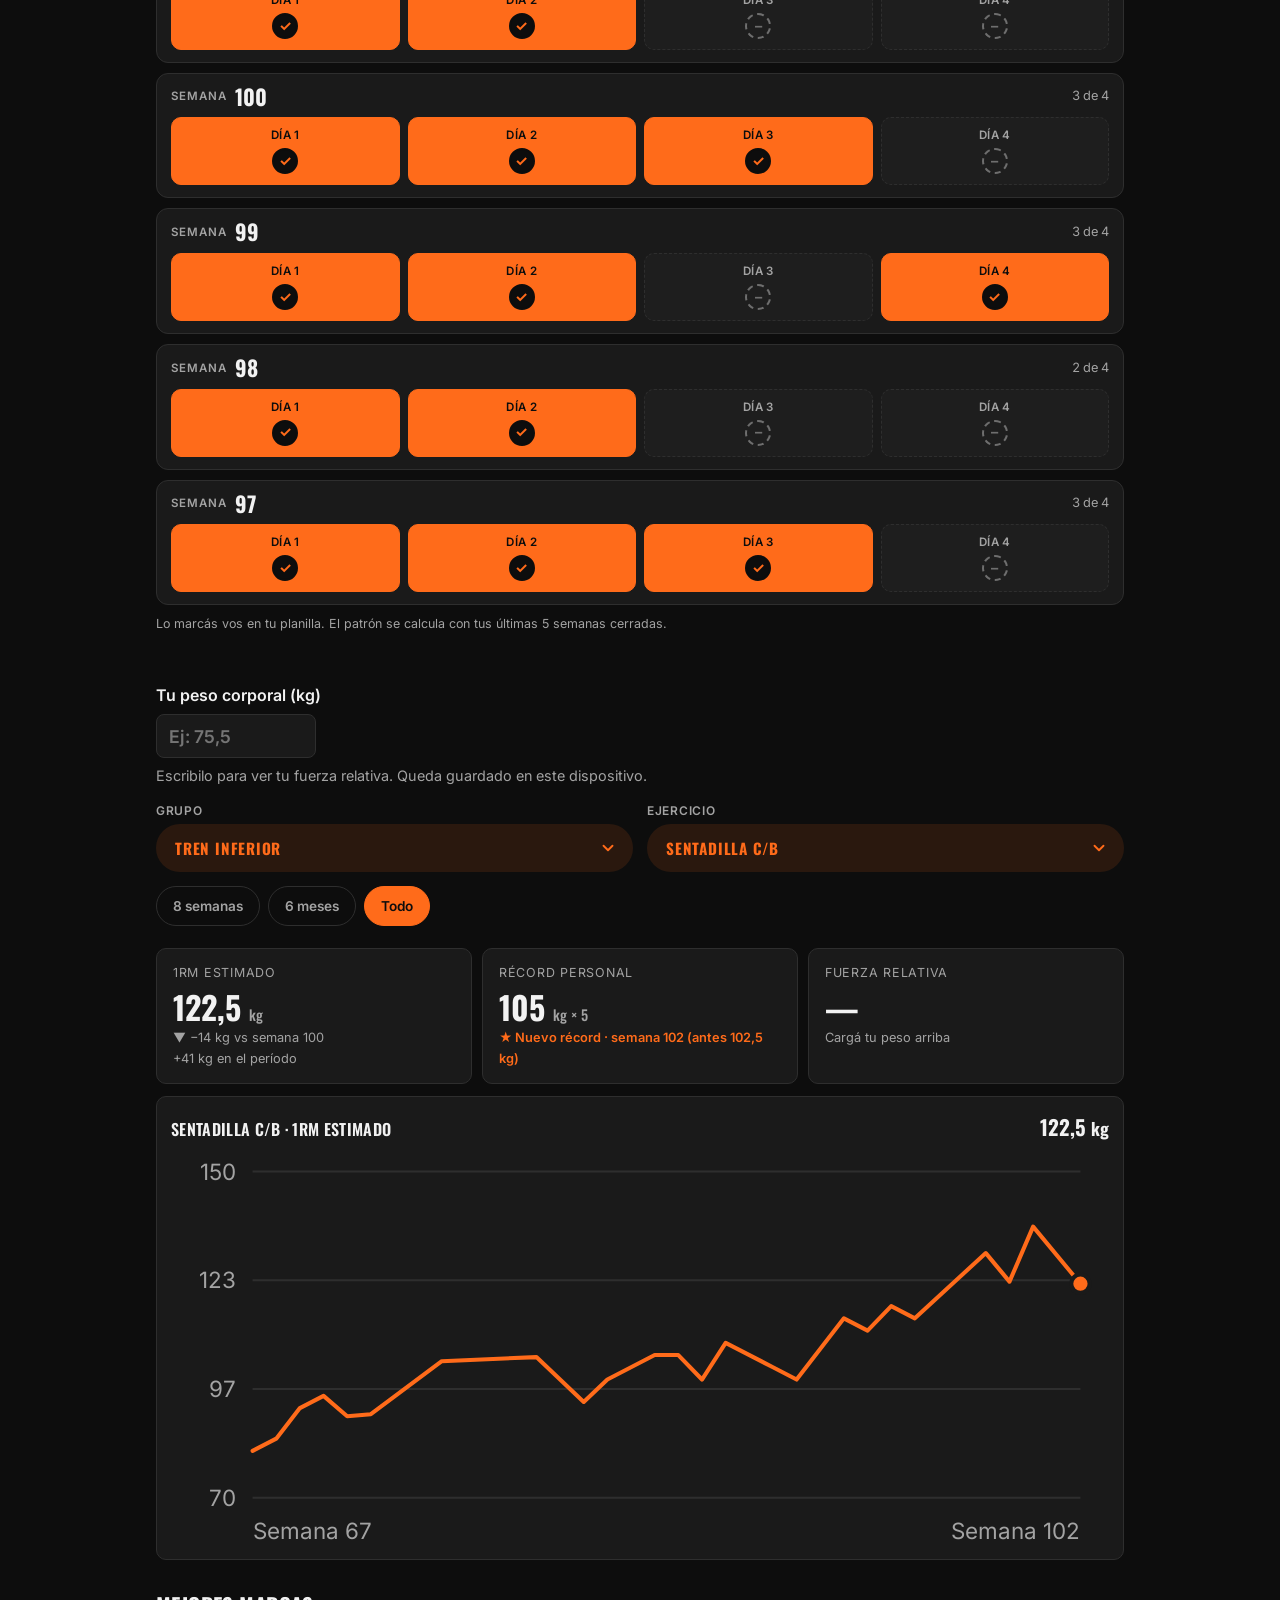
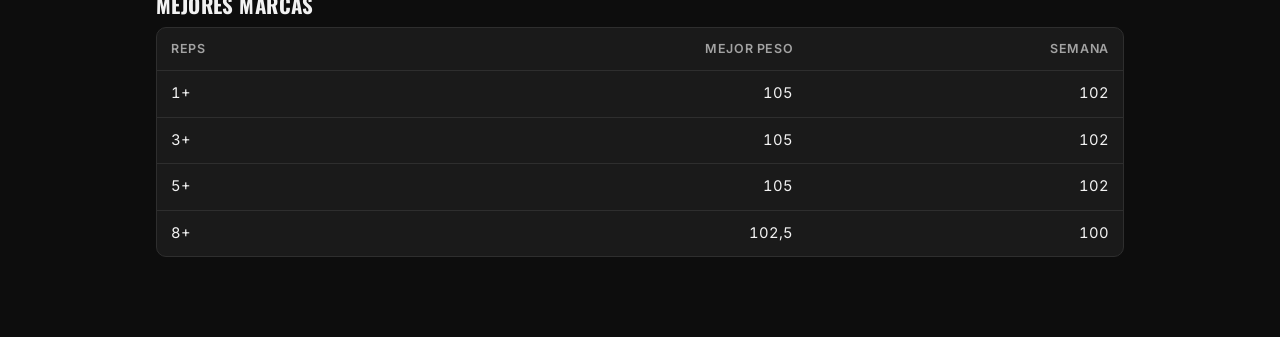
==== commit 4148e3e2: "Script central: los pesos de un día solo cuentan cuando la casilla de ese día está tildada (sin réco" ====
--- a/progreso.html
+++ b/progreso.html
@@ -20,7 +20,7 @@
   <link href="https://fonts.googleapis.com/css2?family=Inter:wght@400;600;700&family=Oswald:wght@500;600;700&display=swap" rel="stylesheet" media="print" onload="this.media='all'">
   <noscript><link href="https://fonts.googleapis.com/css2?family=Inter:wght@400;600;700&family=Oswald:wght@500;600;700&display=swap" rel="stylesheet"></noscript>
   <link rel="stylesheet" href="styles.css?v=90e35148">
-  <link rel="stylesheet" href="progreso/progreso.css?v=3ba146bf">
+  <link rel="stylesheet" href="progreso/progreso.css?v=51f01966">
 </head>
 <body>
   <a class="saltar" href="#contenido">Saltar al contenido</a>
@@ -83,7 +83,7 @@
     <div class="tooltip" id="tooltip" role="tooltip" hidden></div>
   </main>
 
-  <script src="progreso/calculos.js?v=98c5e4dd"></script>
-  <script src="progreso/progreso.js?v=10439769"></script>
+  <script src="progreso/calculos.js?v=1c826606"></script>
+  <script src="progreso/progreso.js?v=70b83fbb"></script>
 </body>
 </html>
--- a/progreso/progreso.css
+++ b/progreso/progreso.css
@@ -94,17 +94,37 @@
 @media (hover: hover) and (pointer: fine) { .selectores select:hover { background-color: rgba(255, 107, 26, 0.24); } }
 @media (prefers-reduced-motion: reduce) { .selectores select:active { transform: none; } }
 
-/* Días de la rutina: una fila por semana, un casillero por día */
-.pr-semana-dias { margin-top: 12px; background: var(--tarjeta); border: 1px solid var(--borde); border-radius: 10px; padding: 14px 16px; }
-.progreso .pr-semana-dias .dias-mensaje { color: var(--texto); font-weight: 600; line-height: 1.4; margin-bottom: 12px; max-width: none; }
-.pr-semana-dias .semana-fila { display: flex; align-items: center; gap: 12px; padding: 7px 0; border-top: 1px solid var(--borde); }
-.pr-semana-dias .semana-fila:first-of-type { border-top: 0; }
-.pr-semana-dias .semana-nombre { flex: 0 0 5.2rem; color: var(--suave); font-size: .82rem; font-variant-numeric: tabular-nums; }
-.pr-semana-dias .semana-dias { display: flex; flex-wrap: wrap; gap: 6px; }
-.pr-semana-dias .casillero { min-width: 44px; padding: 7px 9px; border-radius: 8px; border: 1px solid var(--borde); text-align: center; font: 600 .8rem var(--fuente-texto); font-variant-numeric: tabular-nums; color: var(--suave); }
+/* Días de la rutina: una tarjeta por semana, un casillero por día */
+.pr-semana-dias { margin-top: 12px; display: grid; gap: 10px; }
+.progreso .pr-semana-dias .dias-mensaje { color: var(--texto); font-weight: 600; line-height: 1.45; max-width: none; padding: 12px 14px; background: var(--acento-suave); border-left: 4px solid var(--acento); border-radius: 10px; }
+.pr-semana-dias .semana-fila { background: var(--tarjeta); border: 1px solid var(--borde); border-radius: 12px; padding: 12px 14px; }
+.pr-semana-dias .semana-fila:first-of-type { border-color: rgba(255, 107, 26, .35); }
+.pr-semana-dias .semana-cab { display: flex; align-items: baseline; justify-content: space-between; gap: 10px; margin-bottom: 10px; }
+.pr-semana-dias .semana-nombre { display: flex; align-items: center; gap: 8px; color: var(--suave); font-size: .72rem; font-weight: 600; letter-spacing: .08em; text-transform: uppercase; }
+.pr-semana-dias .semana-nombre b { font: 700 1.35rem var(--fuente-titulos); color: var(--texto); letter-spacing: .02em; line-height: 1; }
+.pr-semana-dias .semana-nombre em { font-style: normal; font-size: .65rem; padding: 3px 8px; border-radius: 999px; background: var(--acento-suave); color: var(--acento); border: 1px solid rgba(255, 107, 26, .35); }
+.pr-semana-dias .semana-cuenta { color: var(--suave); font-size: .8rem; font-variant-numeric: tabular-nums; }
+.pr-semana-dias .semana-dias { display: grid; grid-template-columns: repeat(var(--n, 4), minmax(0, 1fr)); gap: 8px; }
+.pr-semana-dias .casillero { display: flex; flex-direction: column; align-items: center; justify-content: center; gap: 6px; padding: 10px 4px; border-radius: 10px; border: 1px solid var(--borde); background: rgba(255, 255, 255, .02); color: var(--suave); }
+.pr-semana-dias .c-dia { font: 600 .72rem var(--fuente-texto); letter-spacing: .04em; text-transform: uppercase; }
+.pr-semana-dias .c-marca { display: grid; place-items: center; width: 26px; height: 26px; border-radius: 50%; border: 2px solid currentColor; font: 700 .9rem/1 var(--fuente-texto); opacity: .9; }
 .pr-semana-dias .casillero.hecho { background: var(--acento); border-color: var(--acento); color: #0d0d0d; }
-.pr-semana-dias .casillero.falto { border-style: dashed; color: var(--suave); }
+.pr-semana-dias .casillero.hecho .c-marca { background: #0d0d0d; border-color: #0d0d0d; color: var(--acento); opacity: 1; }
+.pr-semana-dias .casillero.falto { border-style: dashed; }
+.pr-semana-dias .casillero.falto .c-marca { border-style: dashed; opacity: .6; }
 .pr-semana-dias .casillero.pendiente { color: var(--texto); }
-.pr-semana-dias .leyenda { margin-top: 10px; color: var(--suave); font-size: .78rem; }
-.progreso .pr-records { margin-top: 12px; padding: 14px 16px; background: var(--acento-suave); border: 1px solid rgba(255, 107, 26, .35); border-left: 4px solid var(--acento); border-radius: 10px; }
-.progreso .pr-records .mensaje-texto { margin-bottom: 8px; }
+.pr-semana-dias .casillero.pendiente .c-marca { border-style: dotted; opacity: .5; }
+.pr-semana-dias .leyenda { color: var(--suave); font-size: .78rem; line-height: 1.4; max-width: none; }
+
+/* Aviso de récords */
+.progreso .pr-records { margin-top: 12px; padding: 14px 16px; background: linear-gradient(135deg, rgba(255, 107, 26, .16), rgba(255, 107, 26, .04)); border: 1px solid rgba(255, 107, 26, .35); border-radius: 12px; }
+.pr-records .rec-titulo { margin: 0 0 6px; font: 700 .95rem var(--fuente-titulos); letter-spacing: .08em; text-transform: uppercase; color: var(--acento); }
+.pr-records .rec-lista { list-style: none; margin: 0; padding: 0; }
+.pr-records .rec-lista li { display: flex; flex-wrap: wrap; align-items: baseline; gap: 2px 10px; padding: 9px 0; border-top: 1px solid rgba(255, 107, 26, .18); }
+.pr-records .rec-lista li:first-child { border-top: 0; }
+.pr-records .rec-estrella { color: var(--acento); }
+.pr-records .rec-nombre { flex: 1 1 10rem; min-width: 0; font-weight: 600; color: var(--texto); }
+.pr-records .rec-valor { font: 700 1.1rem var(--fuente-titulos); letter-spacing: .02em; color: var(--acento); white-space: nowrap; }
+.pr-records .rec-antes { color: var(--suave); font-size: .78rem; white-space: nowrap; }
+.pr-records .rec-sem { font-size: .68rem; padding: 2px 8px; border-radius: 999px; border: 1px solid rgba(255, 107, 26, .35); color: var(--suave); white-space: nowrap; }
+@media (max-width: 480px) { .pr-records .rec-lista li { display: grid; grid-template-columns: auto 1fr auto; } .pr-records .rec-nombre { grid-column: 2; } .pr-records .rec-valor { grid-column: 3; } .pr-records .rec-antes { grid-column: 2; } .pr-records .rec-sem { grid-column: 3; justify-self: end; } }
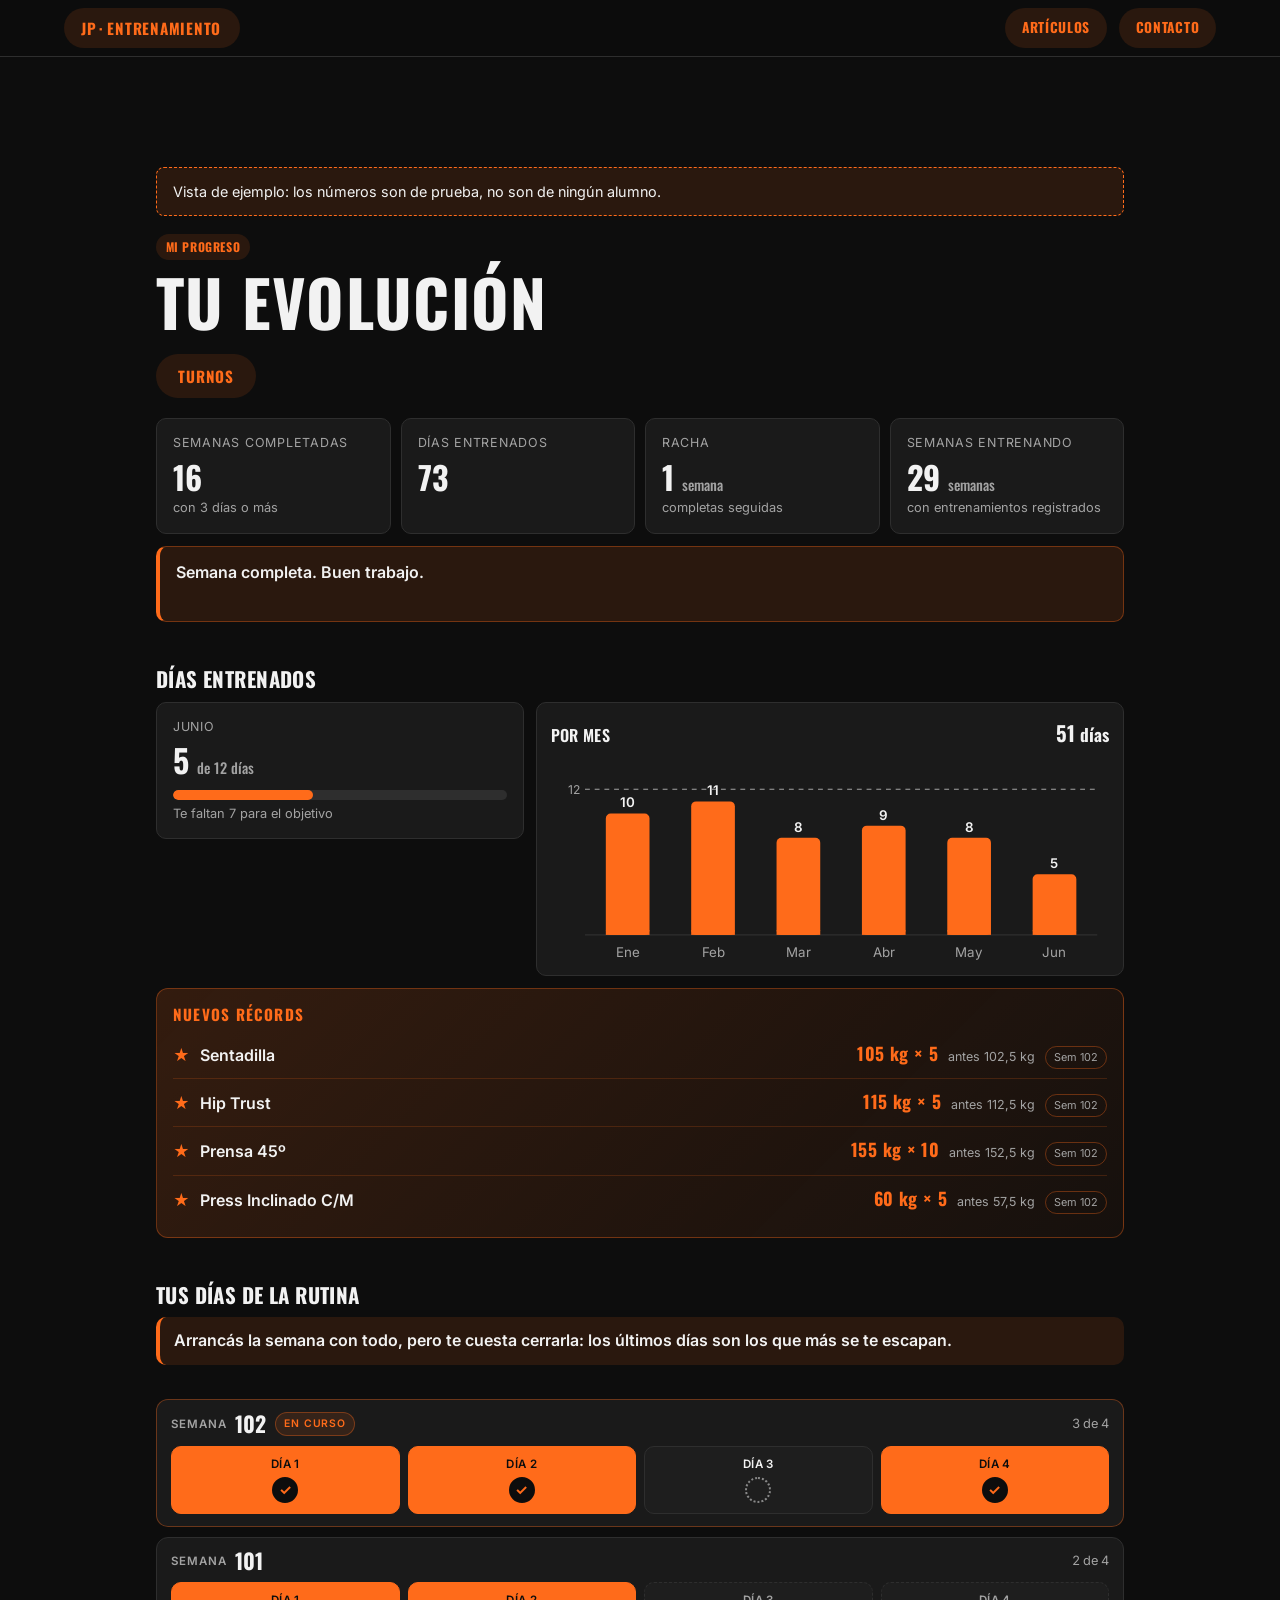
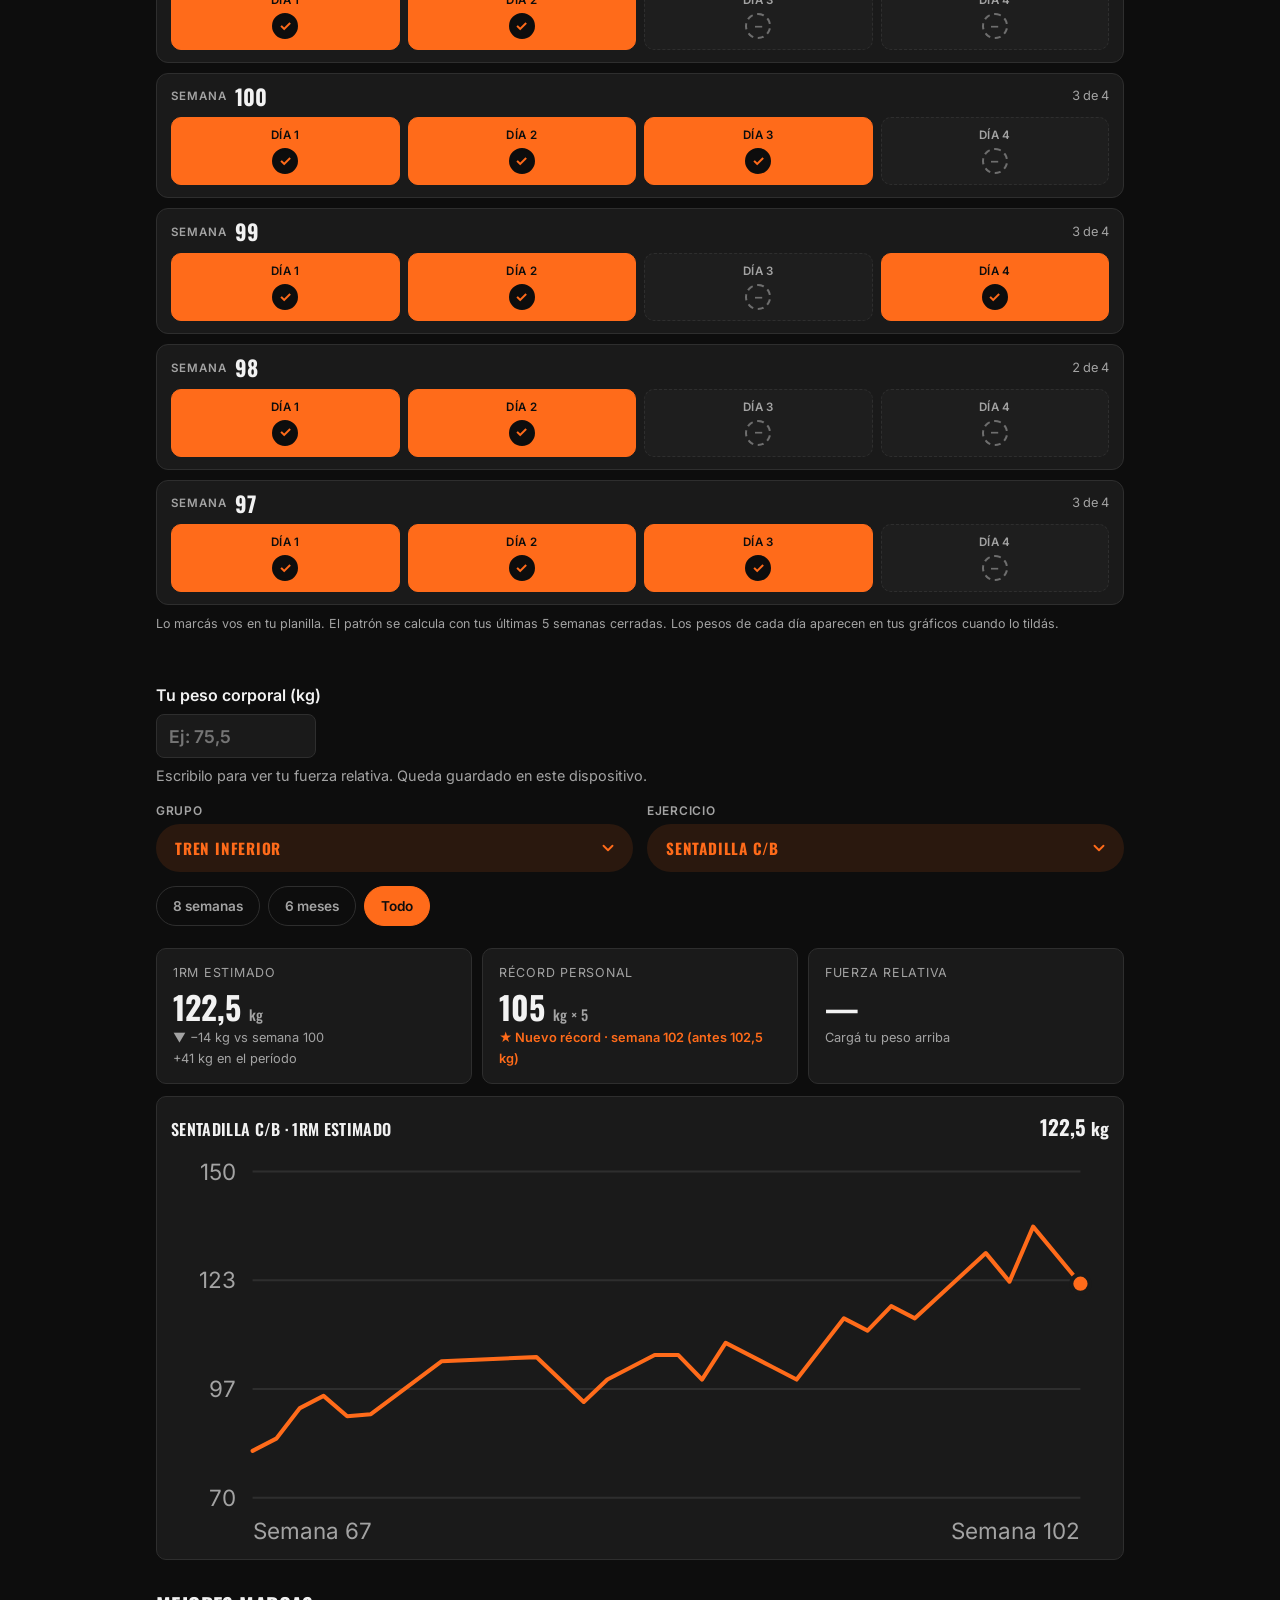
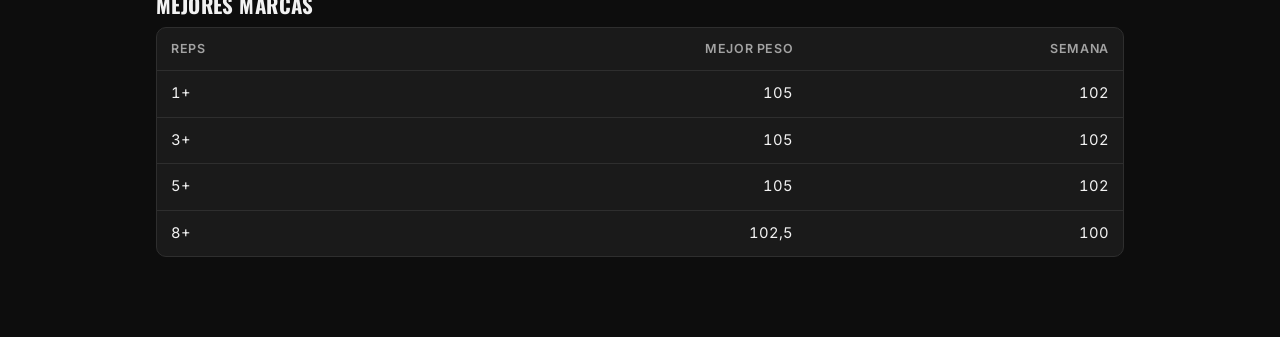
==== commit a230796f: "Dashboard: semanas creadas por adelantado no cuentan como faltas, topes que conservan lo más nuevo, " ====
--- a/progreso.html
+++ b/progreso.html
@@ -19,8 +19,8 @@
   <!-- Las fuentes no frenan la página: se cargan en paralelo y se aplican cuando llegan -->
   <link href="https://fonts.googleapis.com/css2?family=Inter:wght@400;600;700&family=Oswald:wght@500;600;700&display=swap" rel="stylesheet" media="print" onload="this.media='all'">
   <noscript><link href="https://fonts.googleapis.com/css2?family=Inter:wght@400;600;700&family=Oswald:wght@500;600;700&display=swap" rel="stylesheet"></noscript>
-  <link rel="stylesheet" href="styles.css?v=90e35148">
-  <link rel="stylesheet" href="progreso/progreso.css?v=51f01966">
+  <link rel="stylesheet" href="styles.css?v=2b6c3c85">
+  <link rel="stylesheet" href="progreso/progreso.css?v=bee6f48c">
 </head>
 <body>
   <a class="saltar" href="#contenido">Saltar al contenido</a>
@@ -83,7 +83,7 @@
     <div class="tooltip" id="tooltip" role="tooltip" hidden></div>
   </main>
 
-  <script src="progreso/calculos.js?v=1c826606"></script>
-  <script src="progreso/progreso.js?v=70b83fbb"></script>
+  <script src="progreso/calculos.js?v=9cc910b5"></script>
+  <script src="progreso/progreso.js?v=9032c529"></script>
 </body>
 </html>
--- a/styles.css
+++ b/styles.css
@@ -92,8 +92,6 @@
   padding: 1.5rem;
 }
 a.tarjeta { color: inherit; text-decoration: none; transition: border-color 160ms var(--ease-out), transform 160ms var(--ease-out); }
-.tarjeta.proximamente { background: transparent; border-style: dashed; align-self: start; }
-.tarjeta.proximamente h3 { color: var(--suave); }
 .tarjeta h3 { margin: 0.75rem 0 0.5rem; }
 .leer { display: inline-block; margin-top: 1rem; color: var(--acento); font-weight: 600; }
 
@@ -283,10 +281,6 @@
 .inicio section > p { max-width: 40rem; }
 
 /* Menú: el logo largo se acorta en pantallas chicas y "Turnos" es el botón principal */
-.nav nav a.nav-cta { background: var(--acento); color: #0d0d0d; border-radius: 6px; padding: 0.55rem 0.9rem; margin-left: 0.4rem; font-weight: 700; transition: transform 160ms var(--ease-out), background-color 160ms var(--ease-out); }
-.nav nav a.nav-cta[aria-current="page"] { color: #0d0d0d; }
-.nav nav a.nav-cta:active { transform: scale(0.96); }
-@media (hover: hover) and (pointer: fine) { .nav nav a.nav-cta:hover { background: #ff8540; color: #0d0d0d; } }
 @media (max-width: 480px) { .logo-largo, .logo span:nth-of-type(1) { display: none; } }
 
 /* Portada */
@@ -353,8 +347,6 @@
 .reserva-caja { background: var(--acento); color: #0d0d0d; border-radius: 20px; padding: clamp(2rem, 6vw, 4rem); display: grid; gap: 1rem; justify-items: start; }
 .reserva-caja h2 { font-size: clamp(2.4rem, 8vw, 5rem); line-height: 0.95; margin: 0; }
 .reserva-caja p { color: rgba(13, 13, 13, 0.82); font-size: 1.15rem; max-width: 32rem; margin: 0; }
-.boton-negro { background: #0d0d0d; color: var(--acento); margin-top: 0.5rem; }
-@media (hover: hover) and (pointer: fine) { .boton.boton-negro:hover { background-color: #232323; } }
 
 /* Aparición al hacer scroll (solo si el script cargó) */
 .js .reveal { opacity: 0; }
@@ -386,8 +378,6 @@
 }
 
 /* Menú de arriba: solo Artículos y Contacto, los dos en naranja */
-.nav nav a.nav-cta { font-family: var(--fuente-titulos); text-transform: uppercase; letter-spacing: 0.03em; font-weight: 600; font-size: 0.95rem; }
-@media (max-width: 480px) { .nav nav { gap: 0.4rem; } .nav nav a.nav-cta { margin-left: 0; padding: 0.55rem 0.7rem; font-size: 0.85rem; } }
 #contacto p + p { margin-top: 0.75rem; }
 
 /* Encabezado de sección igual al del dashboard: etiqueta naranja arriba y título grande */
@@ -428,7 +418,6 @@
 .contacto-botones .pastilla { gap: 0.6rem; }
 .contacto-botones svg { width: 20px; height: 20px; flex: none; fill: none; stroke: currentColor; stroke-width: 1.8; stroke-linecap: round; stroke-linejoin: round; }
 .contacto-botones svg .relleno { fill: currentColor; stroke: none; }
-.contacto-botones svg.solido { fill: currentColor; stroke: none; }
 
 /* Sobre mí: tres títulos en fila de etiquetas (no son botones: borde fino, sin naranja de fondo) */
 .credenciales { list-style: none; margin: 1.25rem 0 1.5rem; padding: 0; display: flex; flex-wrap: wrap; gap: 0.6rem; }
--- a/progreso/progreso.css
+++ b/progreso/progreso.css
@@ -14,8 +14,6 @@
 .dato .valor small { font-size: .9rem; color: var(--suave); font-weight: 500; }
 .dato .delta { font-size: .8rem; color: var(--suave); margin-top: 4px; }
 .dato .delta.sube { color: #7ed48b; }
-.pr-graficos { display: grid; grid-template-columns: repeat(auto-fit, minmax(300px, 1fr)); gap: 12px; }
-.pr-graficos.una { grid-template-columns: minmax(0, 560px); }
 .grafico { background: var(--tarjeta); border: 1px solid var(--borde); border-radius: 10px; padding: 14px 14px 8px; }
 .grafico header { display: flex; justify-content: space-between; align-items: baseline; gap: 8px; }
 .grafico h3 { font-size: 1rem; }
@@ -62,8 +60,6 @@
 /* Mensaje, récords nuevos y "última actualización" */
 .progreso .pr-mensaje { margin-top: 12px; padding: 14px 16px; background: var(--acento-suave); border: 1px solid rgba(255, 107, 26, .35); border-left: 4px solid var(--acento); border-radius: 10px; }
 .mensaje-texto { font-weight: 600; line-height: 1.4; }
-.mensaje-records { list-style: none; margin-top: 8px; display: grid; gap: 4px; color: var(--suave); font-size: .9rem; font-variant-numeric: tabular-nums; }
-.mensaje-records li { color: var(--texto); }
 .dato .delta.record { color: var(--acento); font-weight: 600; }
 .pr-estado { display: flex; align-items: center; gap: 12px; flex-wrap: wrap; margin: -6px 0 16px; color: var(--suave); font-size: .85rem; }
 .pr-estado button { font: 600 .82rem var(--fuente-texto); color: var(--texto); background: none; border: 1px solid var(--borde); border-radius: 999px; padding: 8px 14px; min-height: 40px; cursor: pointer; transition: border-color .15s var(--ease-out), opacity .15s var(--ease-out); }
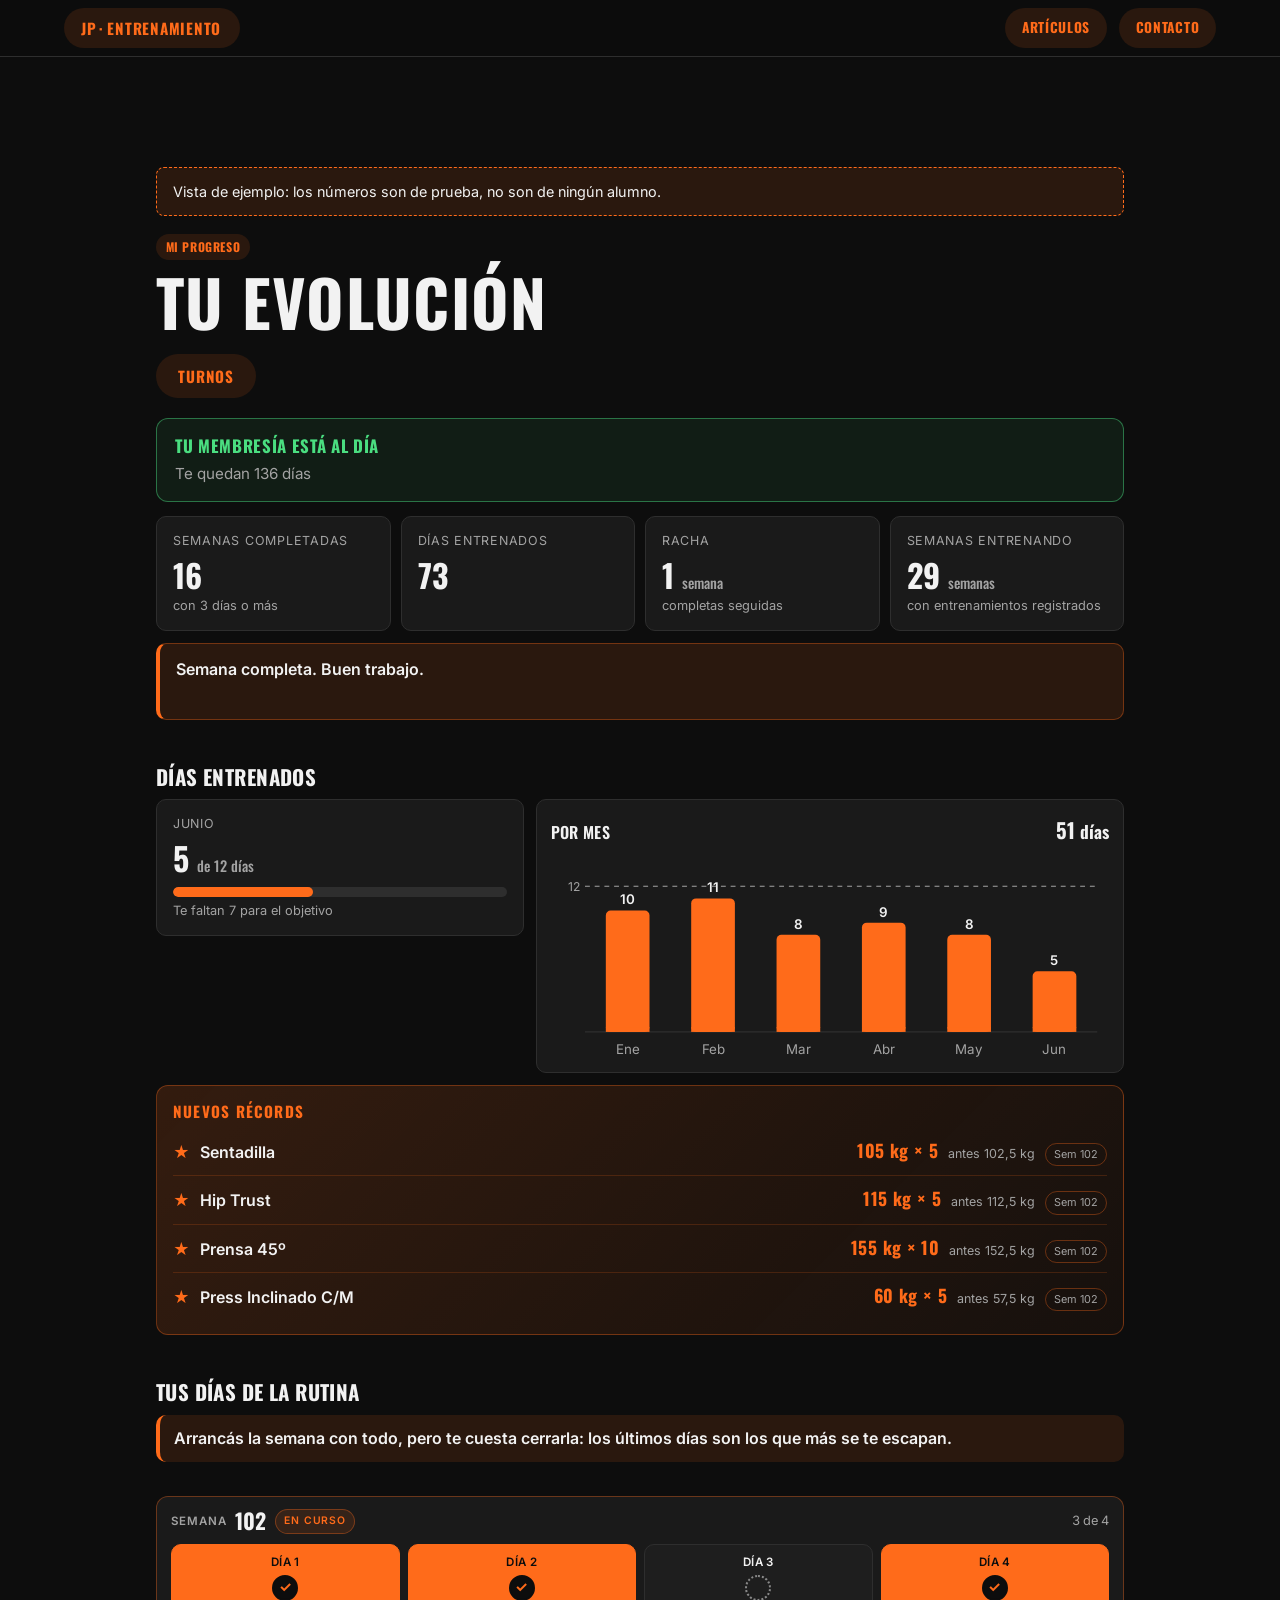
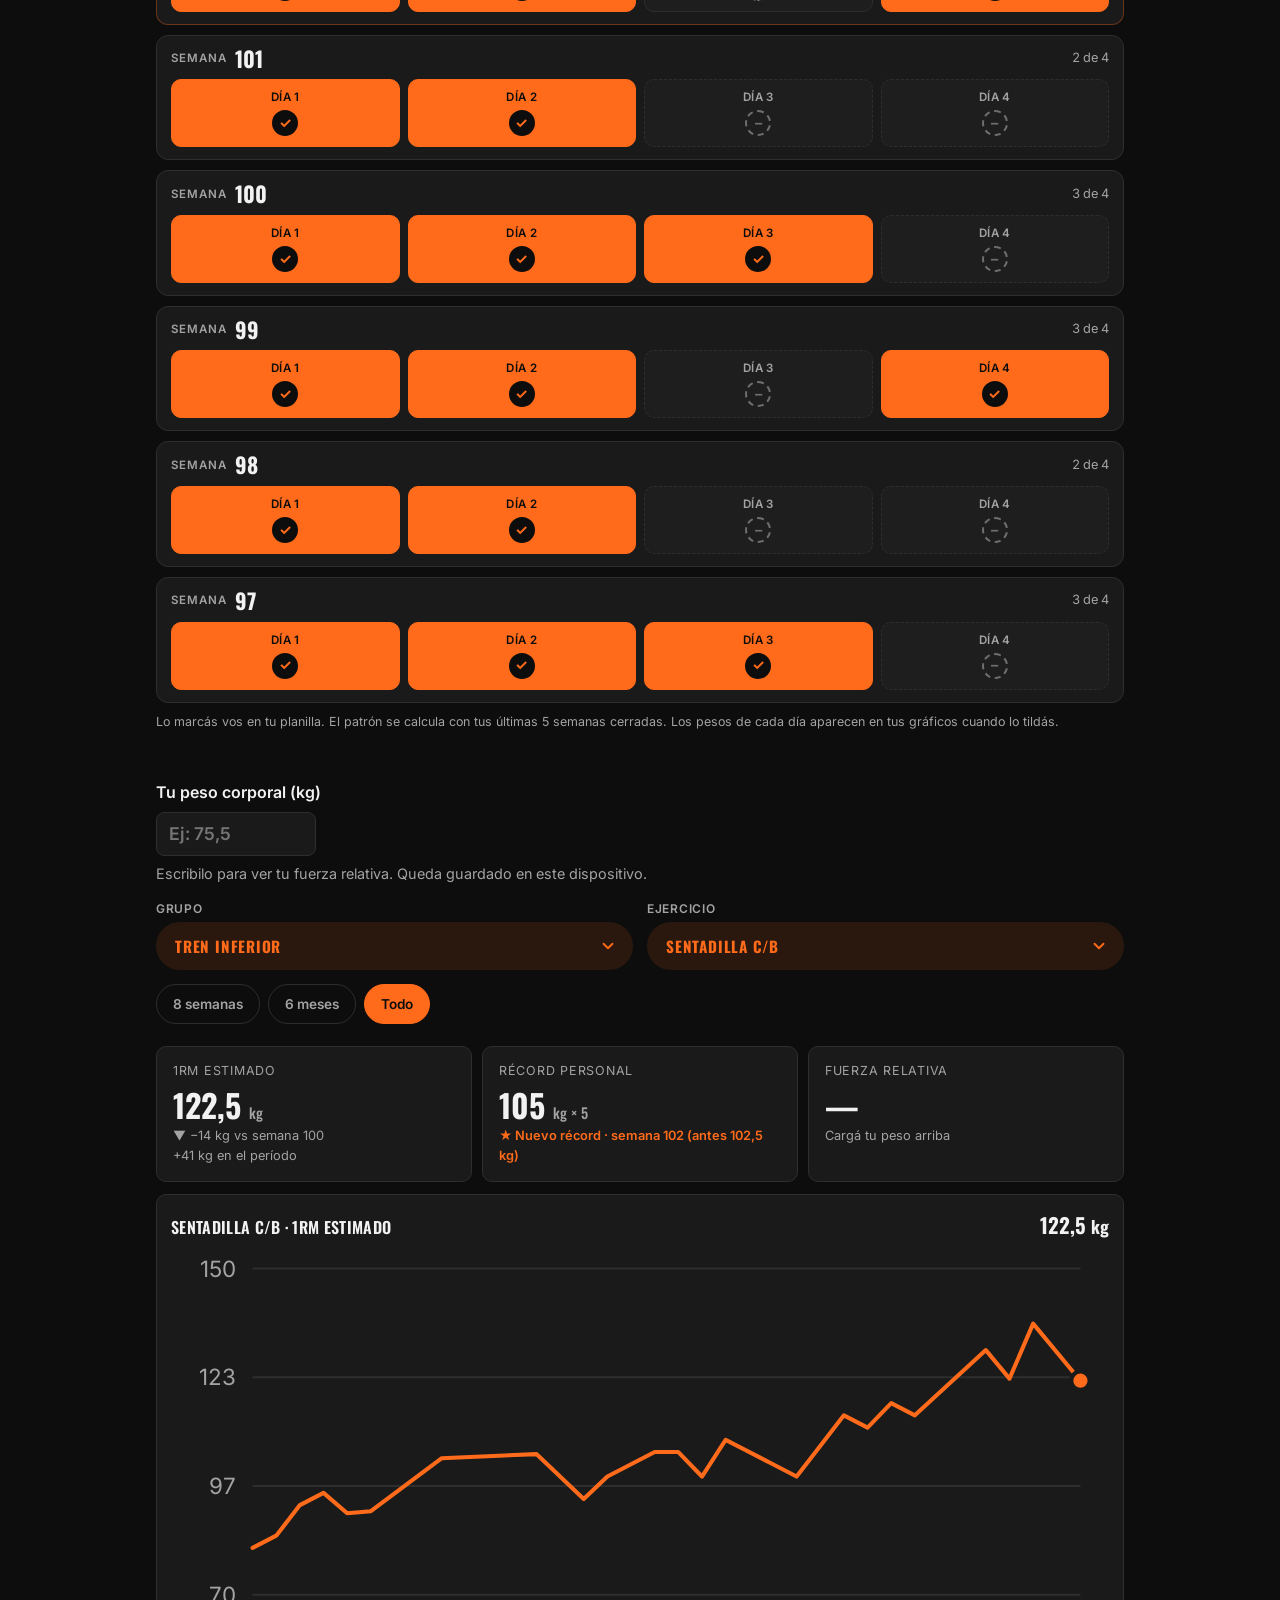
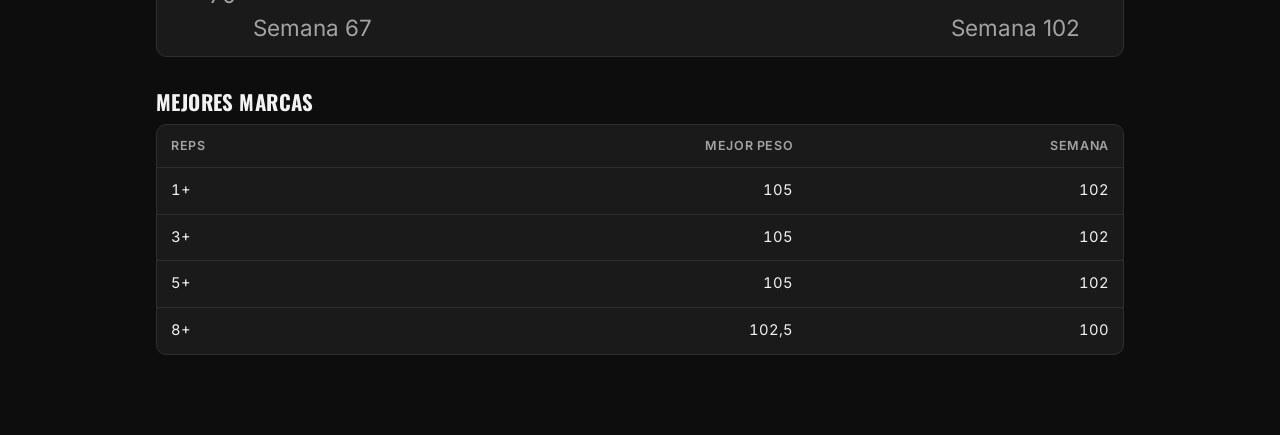
==== commit 289d234a: "Membresía: tarjeta en el dashboard (al día, por vencer, vencida con botón de WhatsApp) a partir de l" ====
--- a/progreso.html
+++ b/progreso.html
@@ -20,7 +20,7 @@
   <link href="https://fonts.googleapis.com/css2?family=Inter:wght@400;600;700&family=Oswald:wght@500;600;700&display=swap" rel="stylesheet" media="print" onload="this.media='all'">
   <noscript><link href="https://fonts.googleapis.com/css2?family=Inter:wght@400;600;700&family=Oswald:wght@500;600;700&display=swap" rel="stylesheet"></noscript>
   <link rel="stylesheet" href="styles.css?v=2b6c3c85">
-  <link rel="stylesheet" href="progreso/progreso.css?v=bee6f48c">
+  <link rel="stylesheet" href="progreso/progreso.css?v=963e7a4f">
 </head>
 <body>
   <a class="saltar" href="#contenido">Saltar al contenido</a>
@@ -46,6 +46,8 @@
       <a class="pastilla" id="btn-rutina" href="#" target="_blank" rel="noopener noreferrer" hidden>Mi rutina</a>
       <a class="pastilla" href="turnos.html">Turnos</a>
     </div>
+
+    <section class="pr-membresia" id="pr-membresia" aria-live="polite" hidden></section>
 
     <section class="pr-resumen" id="pr-resumen" aria-label="Resumen"></section>
     <section class="pr-mensaje" id="pr-mensaje" aria-live="polite" hidden></section>
@@ -83,7 +85,7 @@
     <div class="tooltip" id="tooltip" role="tooltip" hidden></div>
   </main>
 
-  <script src="progreso/calculos.js?v=9cc910b5"></script>
-  <script src="progreso/progreso.js?v=9032c529"></script>
+  <script src="progreso/calculos.js?v=dcc76961"></script>
+  <script src="progreso/progreso.js?v=26b99176"></script>
 </body>
 </html>
--- a/progreso/progreso.css
+++ b/progreso/progreso.css
@@ -124,3 +124,17 @@
 .pr-records .rec-antes { color: var(--suave); font-size: .78rem; white-space: nowrap; }
 .pr-records .rec-sem { font-size: .68rem; padding: 2px 8px; border-radius: 999px; border: 1px solid rgba(255, 107, 26, .35); color: var(--suave); white-space: nowrap; }
 @media (max-width: 480px) { .pr-records .rec-lista li { display: grid; grid-template-columns: auto 1fr auto; } .pr-records .rec-nombre { grid-column: 2; } .pr-records .rec-valor { grid-column: 3; } .pr-records .rec-antes { grid-column: 2; } .pr-records .rec-sem { grid-column: 3; justify-self: end; } }
+
+/* Membresía: al día (verde), por vencer (naranja) y vencida (roja). Siempre se puede entrar: es solo un aviso. */
+.progreso .pr-membresia { display: flex; flex-wrap: wrap; align-items: center; justify-content: space-between; gap: 12px 16px; margin: 0 0 14px; padding: 14px 18px; border-radius: 12px; border: 1px solid var(--borde); background: var(--tarjeta); }
+.progreso .pr-membresia[hidden] { display: none; }
+.progreso .pr-membresia .mem-titulo { margin: 0; font: 700 1.05rem var(--fuente-titulos); text-transform: uppercase; letter-spacing: .04em; }
+.progreso .pr-membresia .mem-detalle { margin: 4px 0 0; color: var(--suave); font-size: .95rem; }
+.progreso .pr-membresia.aldia { border-color: rgba(74, 222, 128, .45); background: rgba(74, 222, 128, .08); }
+.progreso .pr-membresia.aldia .mem-titulo { color: #4ade80; }
+.progreso .pr-membresia.porvencer { border-color: rgba(255, 107, 26, .55); background: var(--acento-suave); }
+.progreso .pr-membresia.porvencer .mem-titulo { color: var(--acento); }
+.progreso .pr-membresia.vencida { border-color: rgba(255, 77, 77, .65); background: rgba(255, 77, 77, .1); }
+.progreso .pr-membresia.vencida .mem-titulo { color: #ff6b6b; }
+.progreso .pr-membresia.vencida .mem-detalle { color: var(--texto); }
+@media (max-width: 480px) { .progreso .pr-membresia.vencida .pastilla { width: 100%; } }
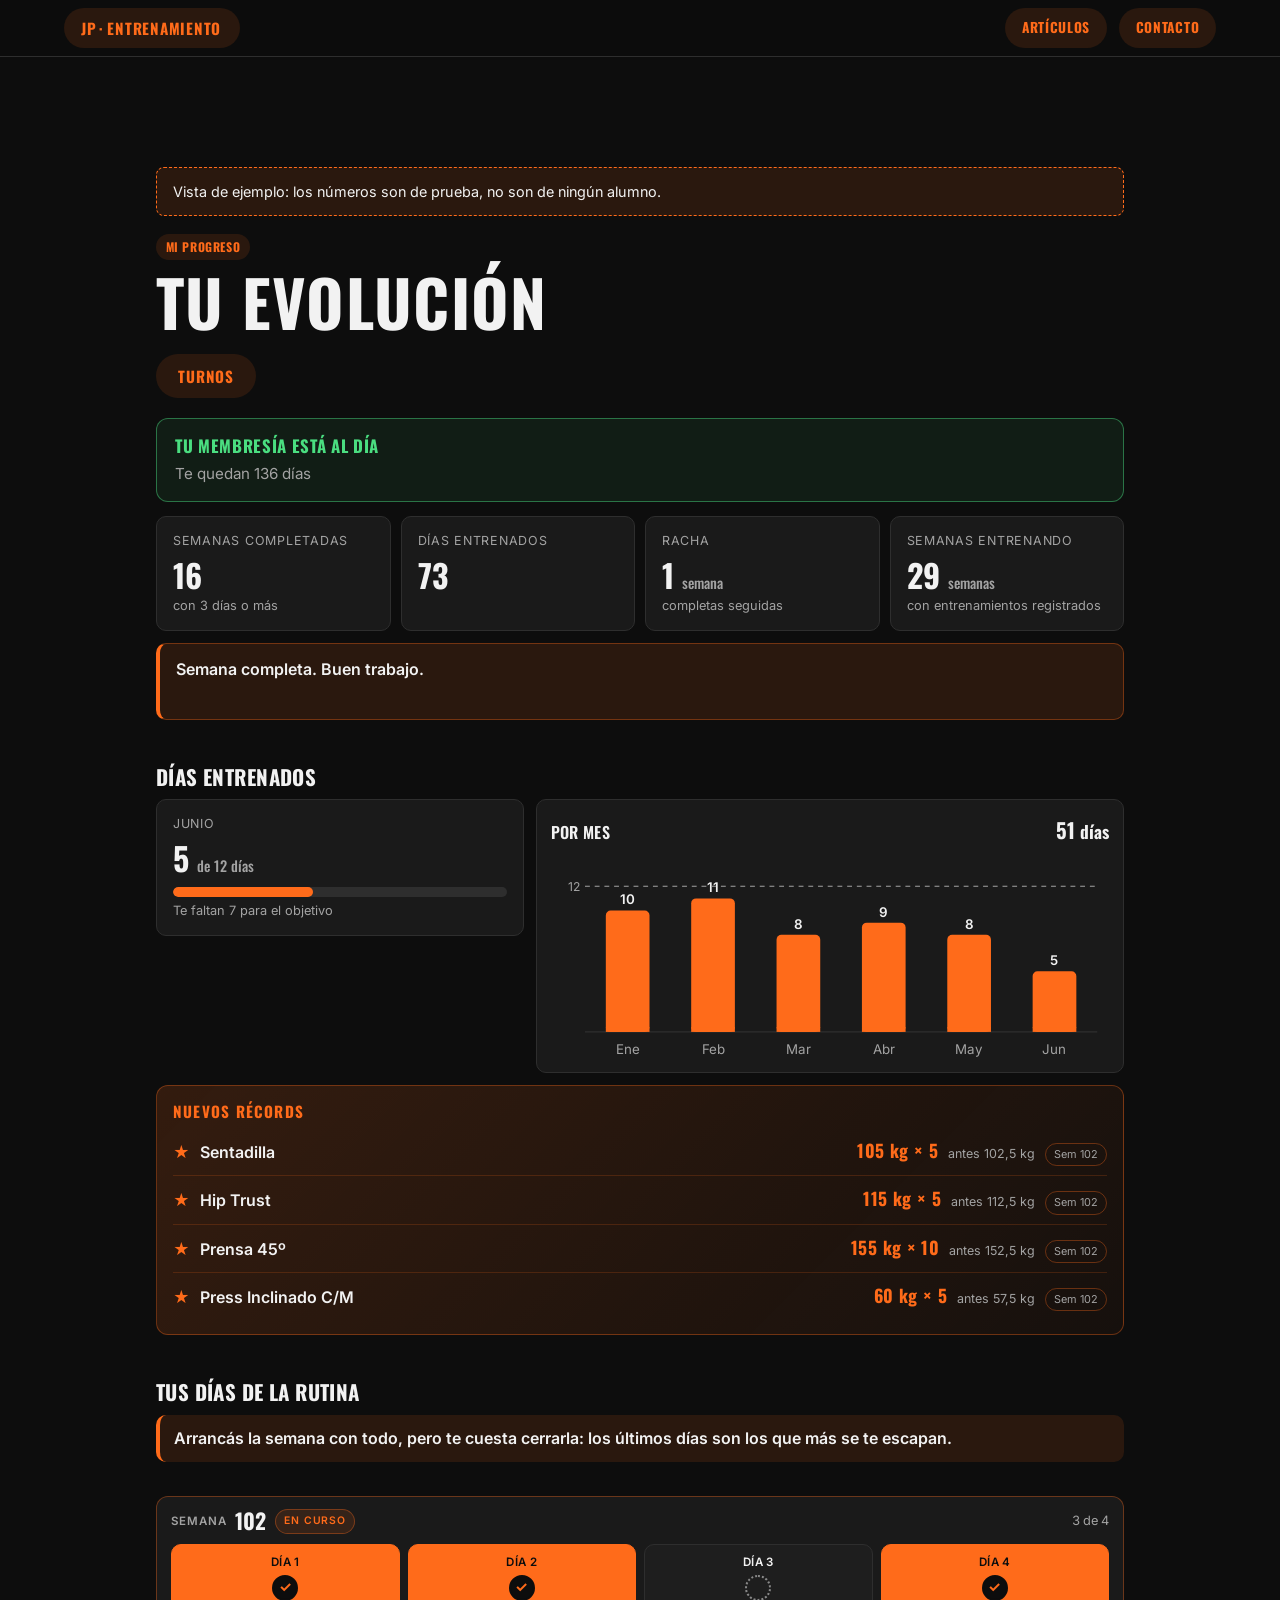
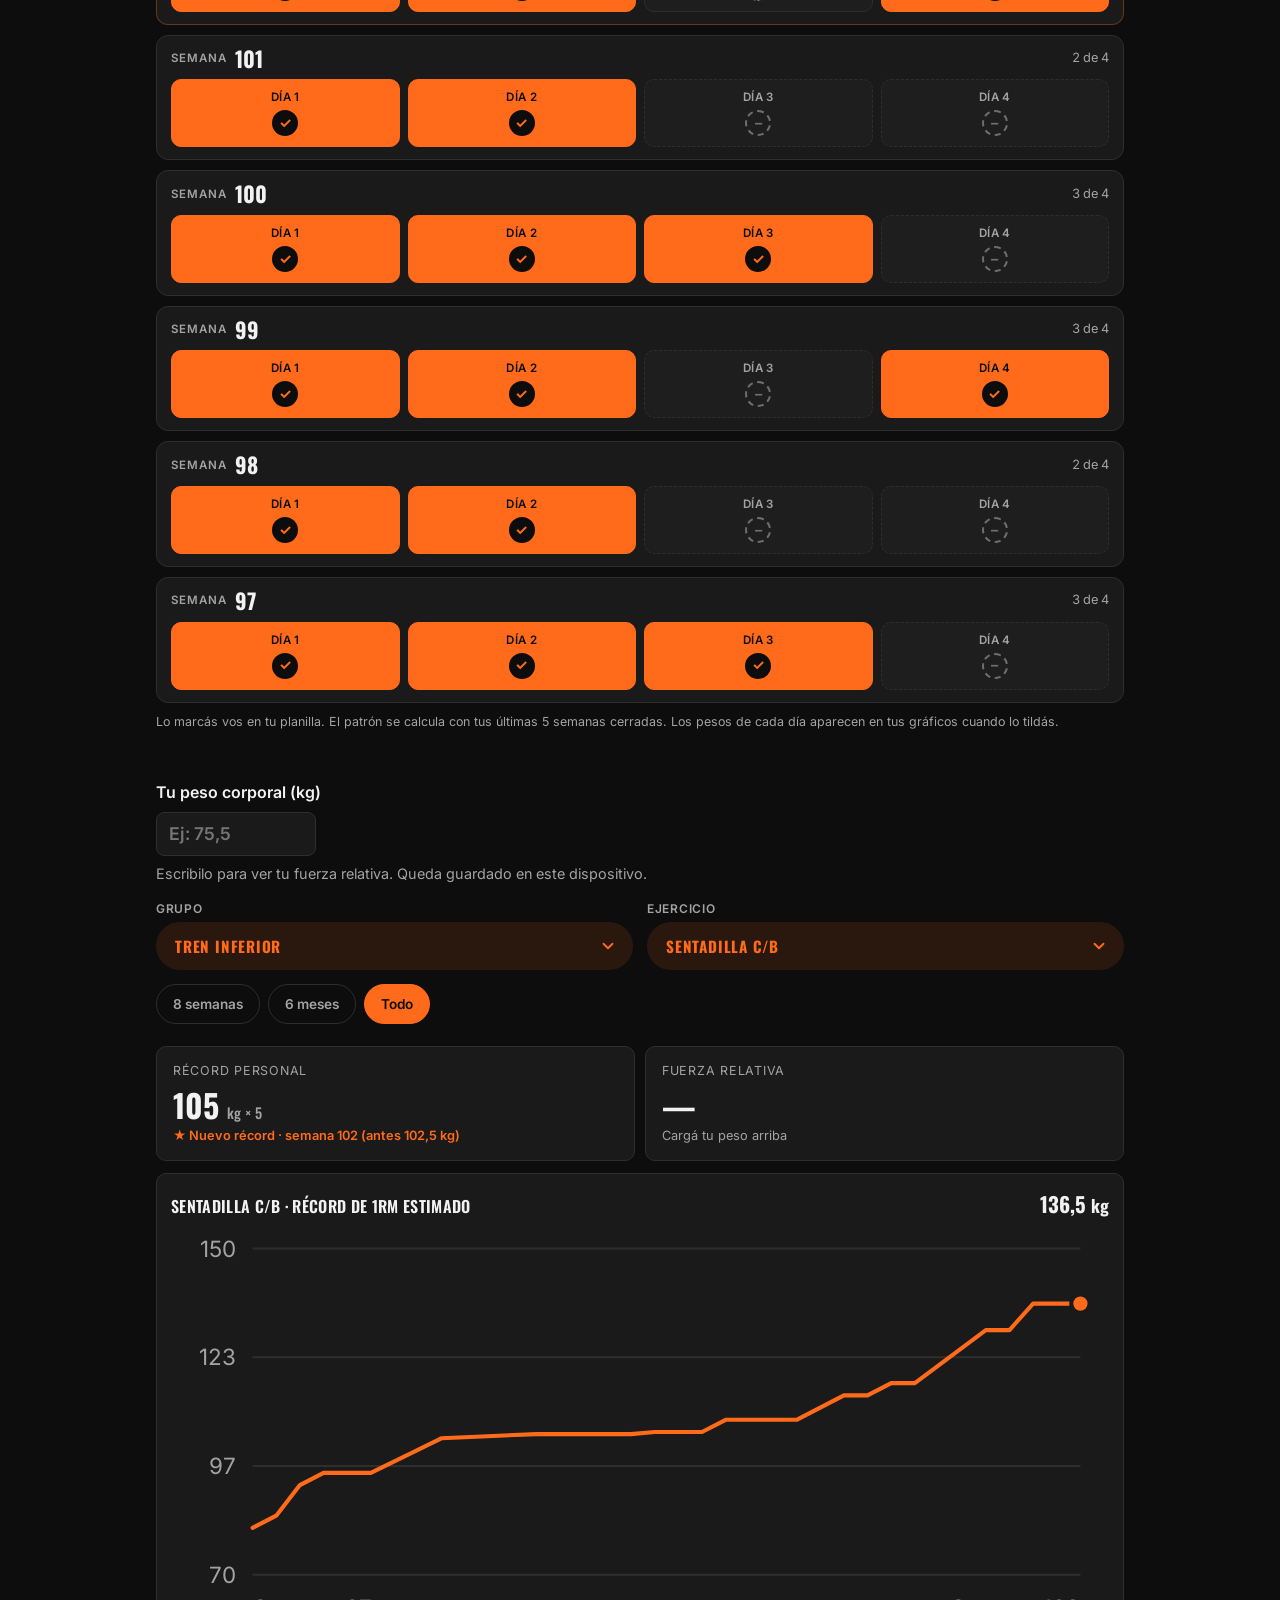
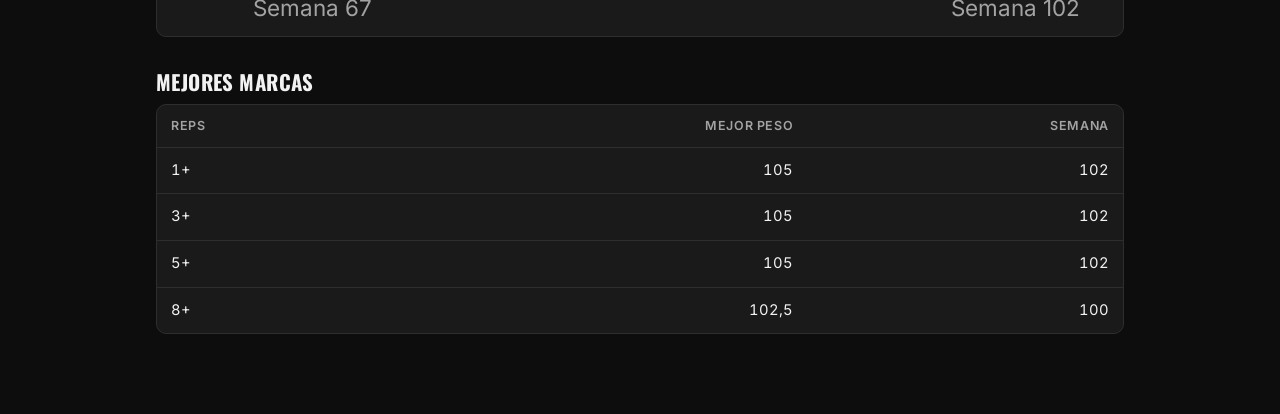
==== commit b0263e15: "Progreso: gráfico de 1RM como récord acumulado; se quita la tarjeta 1RM estimado Co-Authored-By: Cla" ====
--- a/progreso.html
+++ b/progreso.html
@@ -19,7 +19,7 @@
   <!-- Las fuentes no frenan la página: se cargan en paralelo y se aplican cuando llegan -->
   <link href="https://fonts.googleapis.com/css2?family=Inter:wght@400;600;700&family=Oswald:wght@500;600;700&display=swap" rel="stylesheet" media="print" onload="this.media='all'">
   <noscript><link href="https://fonts.googleapis.com/css2?family=Inter:wght@400;600;700&family=Oswald:wght@500;600;700&display=swap" rel="stylesheet"></noscript>
-  <link rel="stylesheet" href="styles.css?v=2b6c3c85">
+  <link rel="stylesheet" href="styles.css?v=7a6582e8">
   <link rel="stylesheet" href="progreso/progreso.css?v=963e7a4f">
 </head>
 <body>
@@ -85,7 +85,7 @@
     <div class="tooltip" id="tooltip" role="tooltip" hidden></div>
   </main>
 
-  <script src="progreso/calculos.js?v=dcc76961"></script>
-  <script src="progreso/progreso.js?v=26b99176"></script>
+  <script src="progreso/calculos.js?v=472a2545"></script>
+  <script src="progreso/progreso.js?v=c457d92c"></script>
 </body>
 </html>
--- a/styles.css
+++ b/styles.css
@@ -453,3 +453,6 @@
 .con-volver-progreso { padding-bottom: 72px; } /* para que el botón no tape el final de la página */
 @media (prefers-reduced-motion: reduce) { .volver-progreso:active { transform: none; } }
 @media print { .volver-progreso { display: none; } }
+
+.recordado { color: var(--suave); font-size: 0.9rem; margin: 0.8rem 0 0; }
+.enlace-boton { background: none; border: 0; padding: 0; font: inherit; color: var(--acento); text-decoration: underline; cursor: pointer; }
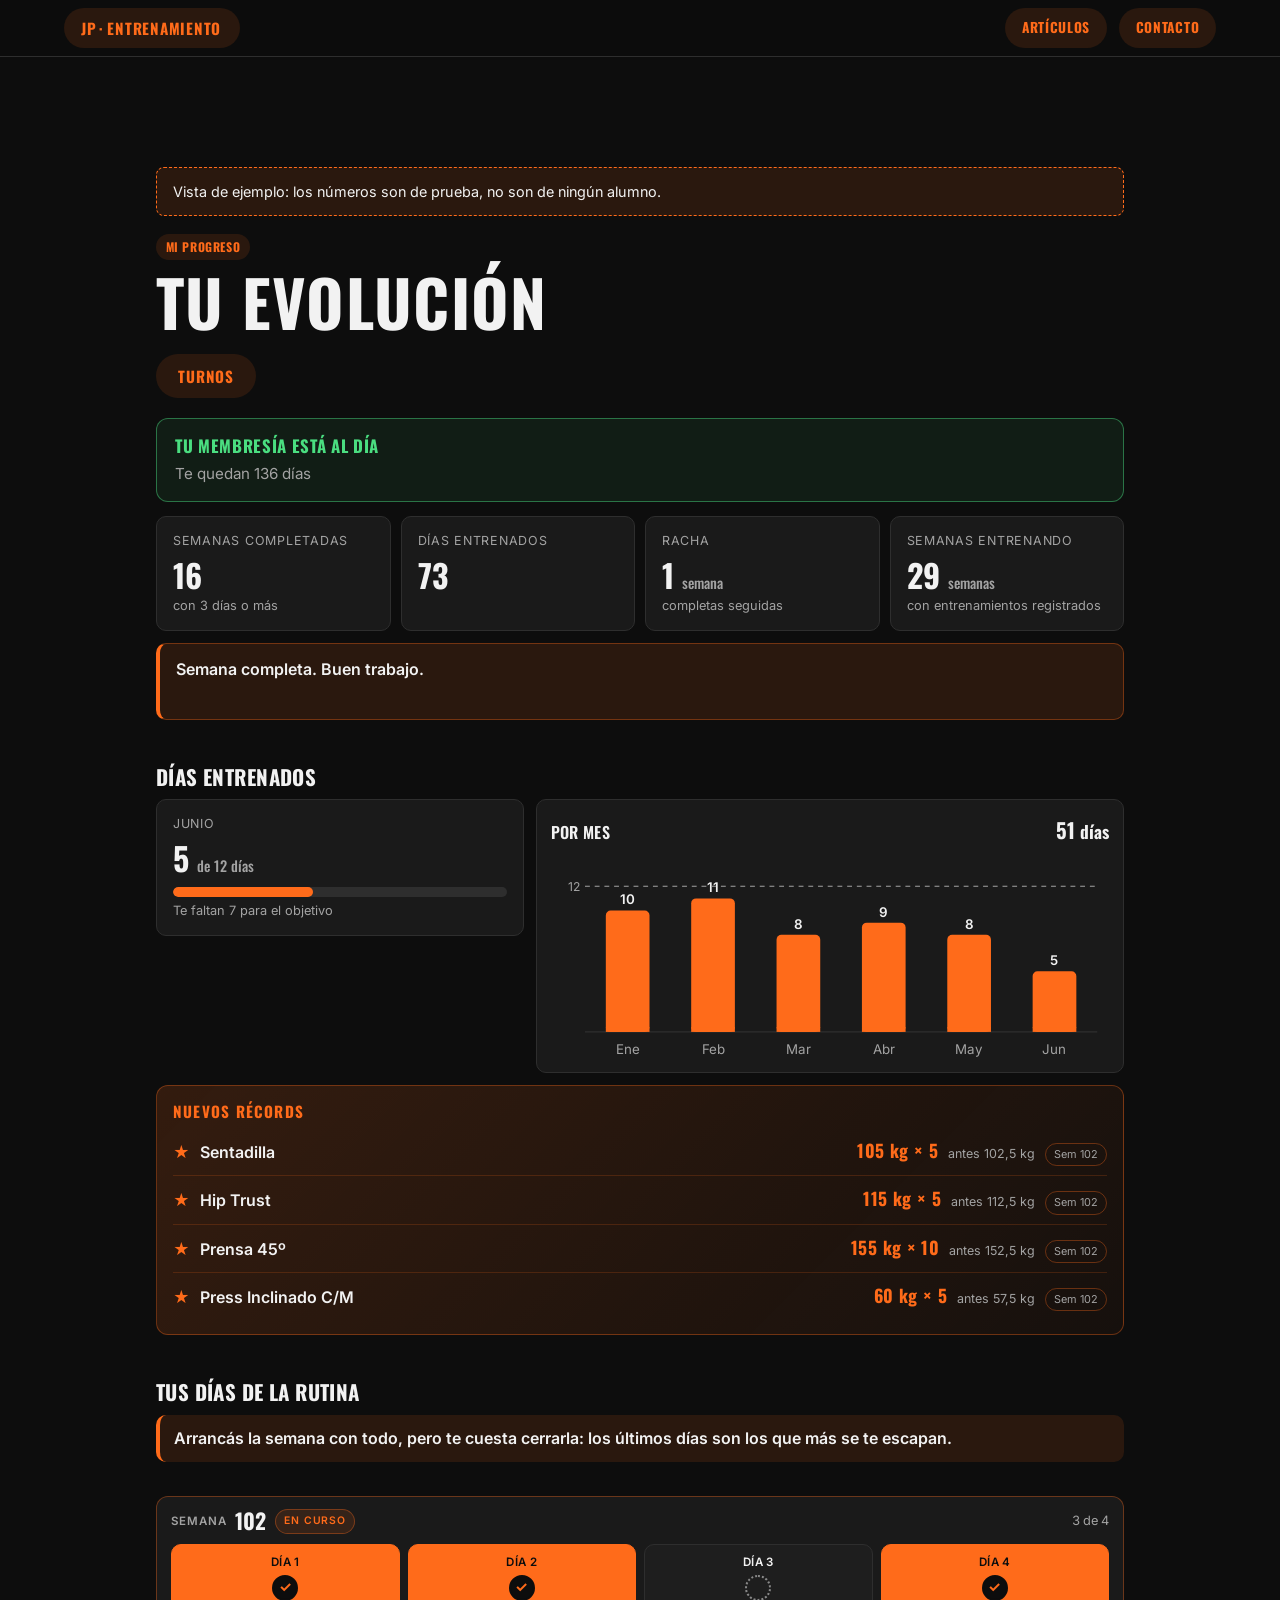
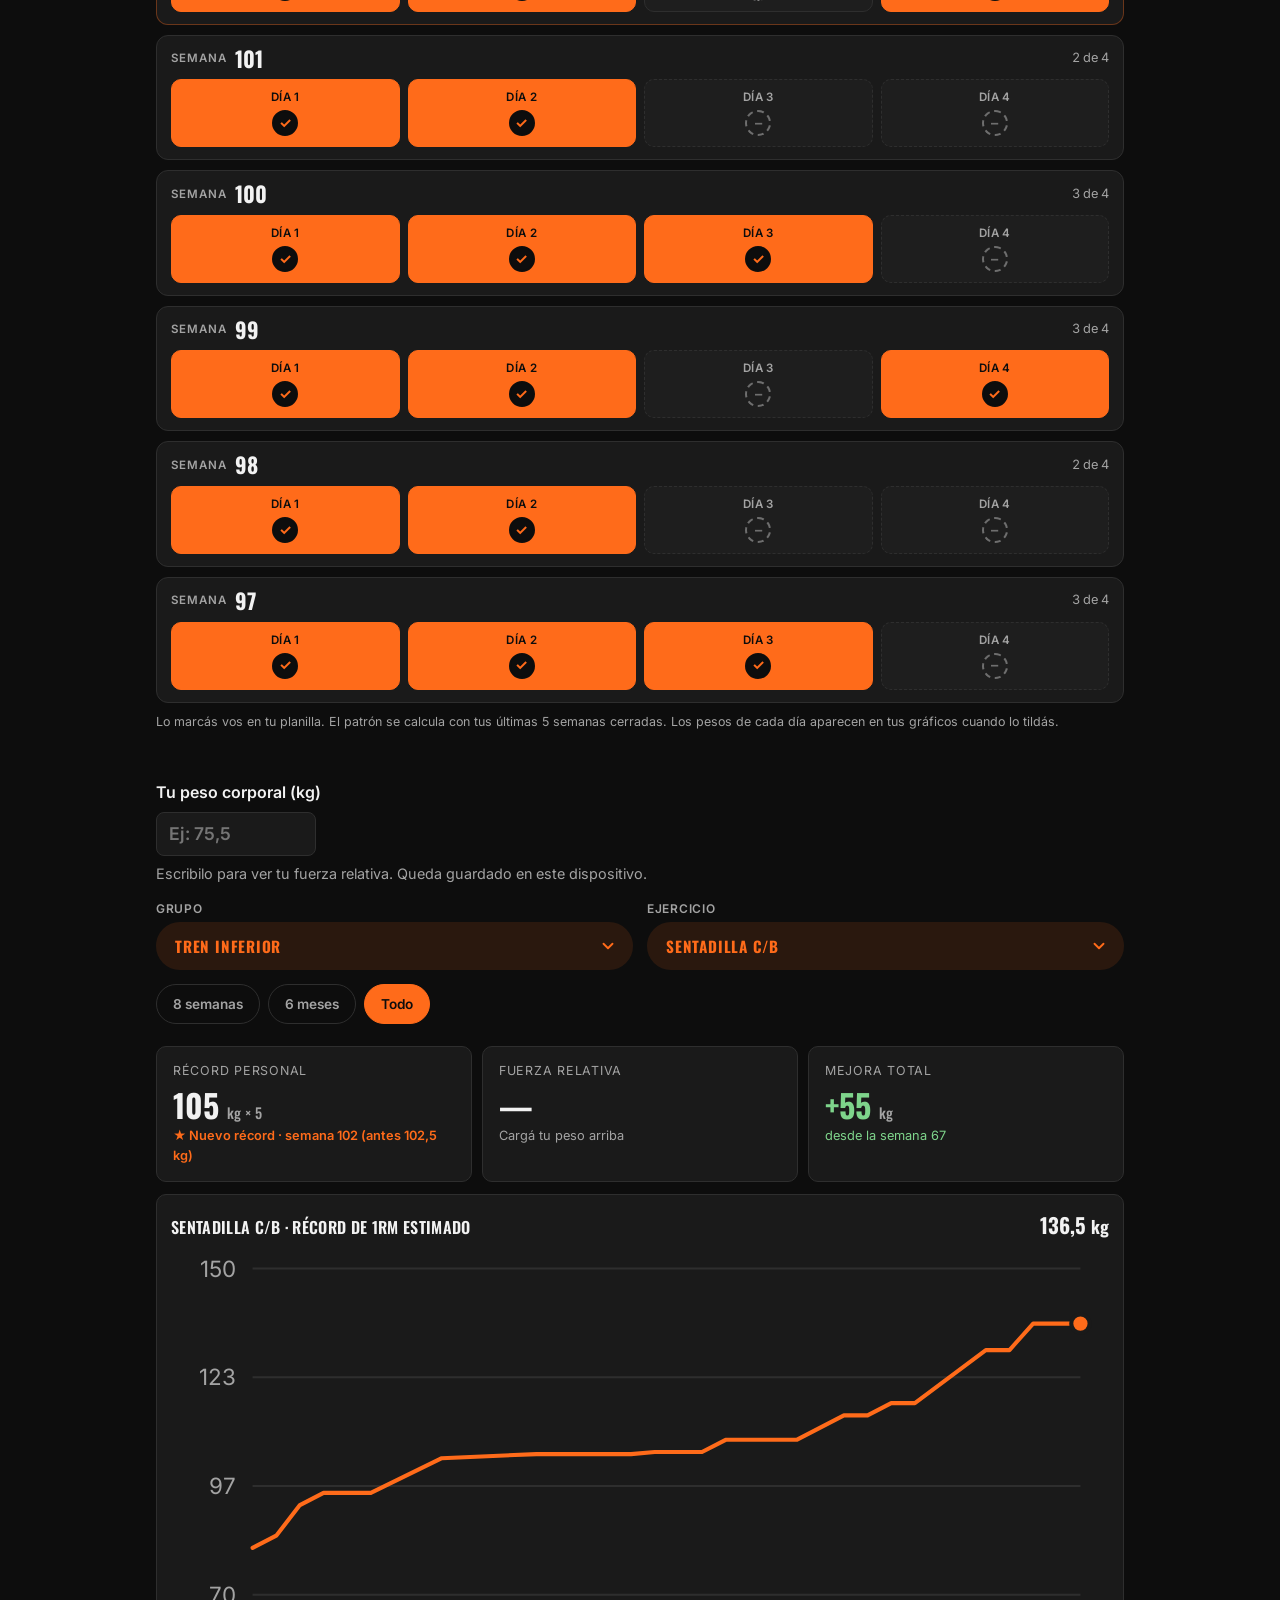
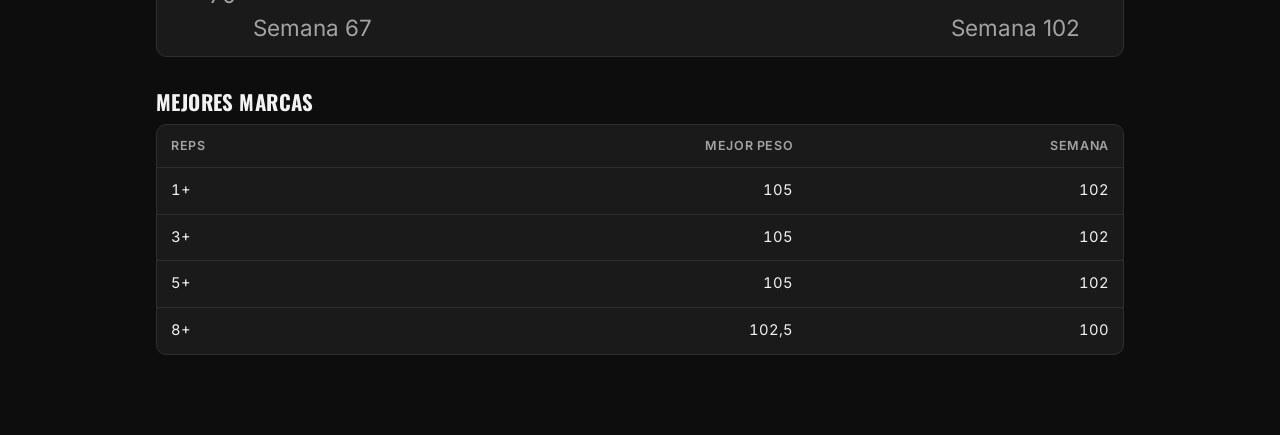
==== commit 8feedfd5: "Progreso: tarjeta Mejora total (cuánto subió el récord de 1RM desde el inicio) Co-Authored-By: Claud" ====
--- a/progreso.html
+++ b/progreso.html
@@ -20,7 +20,7 @@
   <link href="https://fonts.googleapis.com/css2?family=Inter:wght@400;600;700&family=Oswald:wght@500;600;700&display=swap" rel="stylesheet" media="print" onload="this.media='all'">
   <noscript><link href="https://fonts.googleapis.com/css2?family=Inter:wght@400;600;700&family=Oswald:wght@500;600;700&display=swap" rel="stylesheet"></noscript>
   <link rel="stylesheet" href="styles.css?v=7a6582e8">
-  <link rel="stylesheet" href="progreso/progreso.css?v=963e7a4f">
+  <link rel="stylesheet" href="progreso/progreso.css?v=d382ab82">
 </head>
 <body>
   <a class="saltar" href="#contenido">Saltar al contenido</a>
@@ -85,7 +85,7 @@
     <div class="tooltip" id="tooltip" role="tooltip" hidden></div>
   </main>
 
-  <script src="progreso/calculos.js?v=472a2545"></script>
-  <script src="progreso/progreso.js?v=c457d92c"></script>
+  <script src="progreso/calculos.js?v=4fa0535a"></script>
+  <script src="progreso/progreso.js?v=6ce62310"></script>
 </body>
 </html>
--- a/progreso/progreso.css
+++ b/progreso/progreso.css
@@ -14,6 +14,7 @@
 .dato .valor small { font-size: .9rem; color: var(--suave); font-weight: 500; }
 .dato .delta { font-size: .8rem; color: var(--suave); margin-top: 4px; }
 .dato .delta.sube { color: #7ed48b; }
+.pr-resumen .dato:has(.delta.sube) .valor { color: #7ed48b; }
 .grafico { background: var(--tarjeta); border: 1px solid var(--borde); border-radius: 10px; padding: 14px 14px 8px; }
 .grafico header { display: flex; justify-content: space-between; align-items: baseline; gap: 8px; }
 .grafico h3 { font-size: 1rem; }
